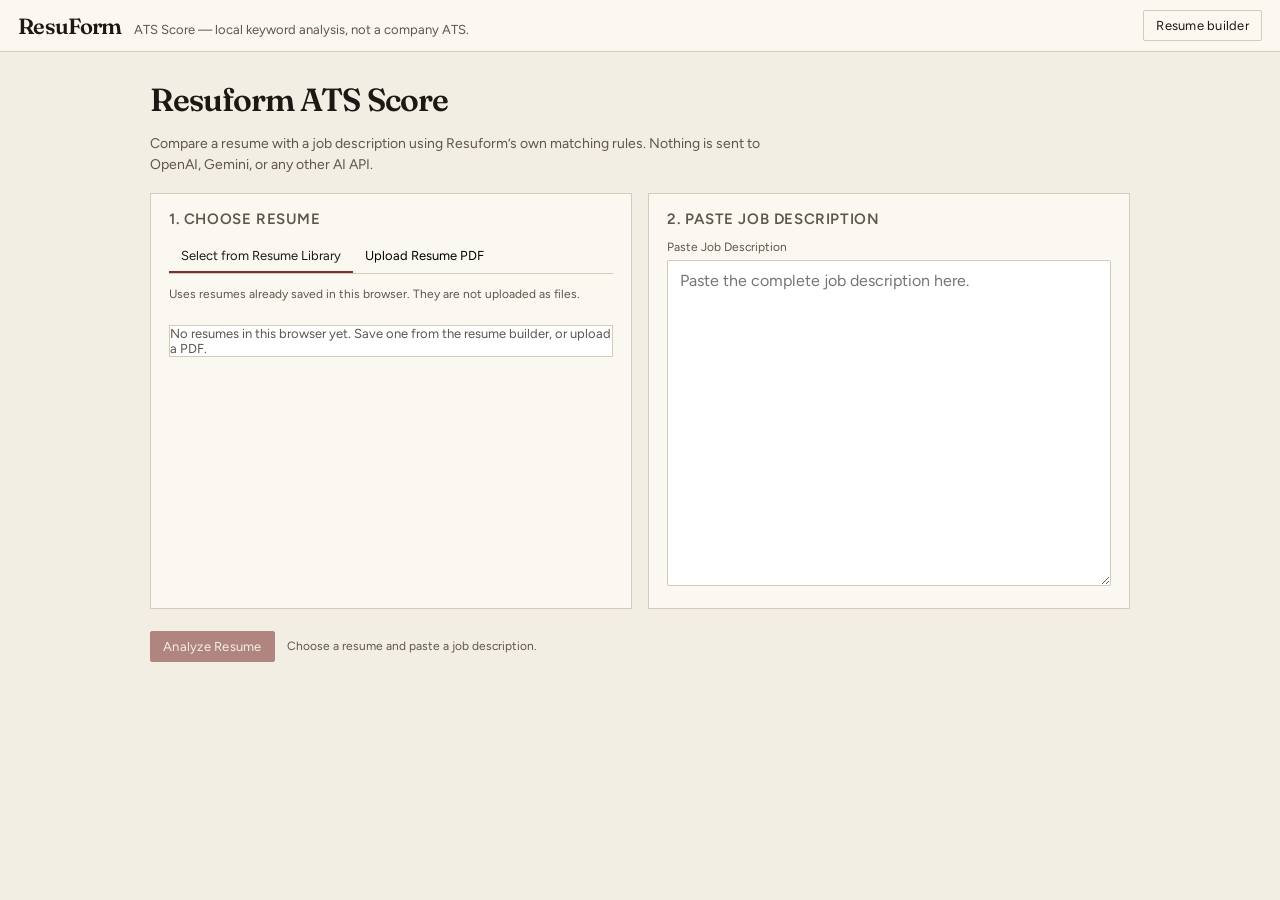
==== ats.html @ 0e534dba "Add a separate ATS Score page with local keyword matching. Co-authored-by: Cursor <cursoragent@curso" ====
<!DOCTYPE html>
<html lang="en">
  <head>
    <meta charset="UTF-8" />
    <meta name="viewport" content="width=device-width, initial-scale=1" />
    <title>ResuForm — ATS Score</title>
    <script>window.__GA_MEASUREMENT_ID__ = "%%GA_MEASUREMENT_ID%%";</script>
    <link rel="icon" href="data:image/svg+xml,%3Csvg xmlns='http://www.w3.org/2000/svg' viewBox='0 0 32 32'%3E%3Crect fill='%231c1915' width='32' height='32'/%3E%3Ctext x='16' y='22' text-anchor='middle' font-size='14' fill='%23f3eee4' font-family='Georgia'%3ER%3C/text%3E%3C/svg%3E" />
    <link rel="preconnect" href="https://fonts.googleapis.com" />
    <link rel="preconnect" href="https://fonts.gstatic.com" crossorigin />
    <link
      href="https://fonts.googleapis.com/css2?family=Figtree:wght@400;500;600&family=Fraunces:opsz,wght@9..144,500;9..144,600&family=IBM+Plex+Mono:wght@400;500&family=Source+Serif+4:ital,opsz,wght@0,8..60,400;0,8..60,600;0,8..60,650;1,8..60,400&display=swap"
      rel="stylesheet"
    />
    <link rel="stylesheet" href="/static/styles.css?v=20260817a" />
  </head>
  <body class="ats-body">
    <div class="app ats-app">
      <header class="topbar">
        <div class="brand">
          <strong>ResuForm</strong>
          <span>ATS Score — local keyword analysis, not a company ATS.</span>
        </div>
        <div class="top-actions">
          <a class="btn-ghost" href="/">Resume builder</a>
        </div>
      </header>

      <main class="ats-main">
        <section class="ats-panel" id="ats-form">
          <h1>Resuform ATS Score</h1>
          <p class="ats-lead">
            Compare a resume with a job description using Resuform’s own matching rules.
            Nothing is sent to OpenAI, Gemini, or any other AI API.
          </p>

          <div class="ats-grid">
            <div class="ats-card">
              <h2>1. Choose resume</h2>
              <div class="ats-source-tabs" role="tablist">
                <button type="button" class="active" data-source="library">Select from Resume Library</button>
                <button type="button" data-source="pdf">Upload Resume PDF</button>
              </div>
              <div id="ats-library-box">
                <p class="hint ats-hint">Uses resumes already saved in this browser. They are not uploaded as files.</p>
                <ul class="ats-library-list" id="ats-library-list"></ul>
              </div>
              <div id="ats-pdf-box" hidden>
                <label class="ats-file">
                  Upload Resume PDF
                  <input id="ats-pdf" type="file" accept="application/pdf,.pdf" />
                </label>
                <p class="hint ats-hint" id="ats-pdf-name">PDF text is extracted on the Resuform server. Scanned image PDFs cannot be read.</p>
              </div>
            </div>

            <div class="ats-card">
              <h2>2. Paste job description</h2>
              <label class="ats-label" for="ats-jd">Paste Job Description</label>
              <textarea id="ats-jd" rows="16" placeholder="Paste the complete job description here."></textarea>
            </div>
          </div>

          <div class="ats-actions">
            <button class="btn-primary" id="ats-analyze" type="button" disabled>Analyze Resume</button>
            <p class="status" id="ats-status">Choose a resume and paste a job description.</p>
          </div>
        </section>

        <section class="ats-panel" id="ats-results" hidden>
          <p class="ats-kicker">Resuform ATS Score</p>
          <div class="ats-score-hero">
            <div class="ats-score-num" id="ats-score-num">—</div>
            <div>
              <h1>ATS SCORE</h1>
              <p class="ats-disclaimer" id="ats-disclaimer"></p>
            </div>
          </div>
          <div class="ats-bars" id="ats-bars"></div>

          <div class="ats-split">
            <div class="ats-card">
              <h2>Matched skills</h2>
              <div class="ats-chips" id="ats-matched"></div>
            </div>
            <div class="ats-card">
              <h2>Potentially missing</h2>
              <div class="ats-chips missing" id="ats-missing"></div>
              <p class="ats-warning" id="ats-warning"></p>
            </div>
          </div>

          <div class="ats-card">
            <h2>Required skills</h2>
            <table class="ats-table" id="ats-skill-table">
              <thead><tr><th>Term</th><th>Match</th></tr></thead>
              <tbody></tbody>
            </table>
          </div>

          <div class="ats-card" id="ats-requirements"></div>
          <div class="ats-split">
            <div class="ats-card" id="ats-structure"></div>
            <div class="ats-card" id="ats-formatting"></div>
          </div>

          <div class="ats-actions">
            <button class="btn-primary" id="ats-again" type="button">Analyze another resume</button>
            <a class="btn" href="/">Return to resume builder</a>
          </div>
        </section>
      </main>
    </div>
    <script type="module" src="/static/ats.js?v=20260817a"></script>
  </body>
</html>
---- static/styles.css ----
:root {
  --ink: #1c1915;
  --ink-soft: #5c564c;
  --paper: #f3eee4;
  --paper-2: #e8e0d2;
  --rule: #d4cbb8;
  --oxblood: #7a2e2e;
  --oxblood-dark: #5c2222;
  --cream: #fbf8f1;
  --page: #fffdf8;
  --mono: "IBM Plex Mono", ui-monospace, monospace;
  --ui: "Figtree", "Segoe UI", sans-serif;
  --serif: "Fraunces", "Times New Roman", serif;
  --resume: "Source Serif 4", "Times New Roman", serif;
}

* { box-sizing: border-box; }
html, body { margin: 0; height: 100%; }
body {
  font-family: var(--ui);
  color: var(--ink);
  background: var(--paper);
  min-height: 100%;
}

button, select, textarea { font: inherit; }
button { cursor: pointer; }

.app {
  height: 100%;
  display: grid;
  grid-template-rows: auto 1fr;
}

.topbar {
  display: flex;
  align-items: center;
  justify-content: space-between;
  gap: 16px;
  padding: 10px 18px;
  border-bottom: 1px solid var(--rule);
  background: var(--cream);
}

.brand {
  display: flex;
  align-items: baseline;
  gap: 12px;
  min-width: 180px;
}
.brand strong {
  font-family: var(--serif);
  font-size: 22px;
  font-weight: 600;
  letter-spacing: -0.03em;
}
.brand span {
  color: var(--ink-soft);
  font-size: 13px;
}

.top-actions {
  display: flex;
  flex-wrap: wrap;
  align-items: center;
  gap: 8px;
}

select, .btn, .btn-ghost, .btn-primary {
  border: 1px solid var(--ink);
  background: transparent;
  color: var(--ink);
  padding: 7px 12px;
  border-radius: 2px;
  font-size: 13px;
  letter-spacing: 0.02em;
}
.btn-primary {
  background: var(--oxblood);
  border-color: var(--oxblood);
  color: #f7f1ea;
}
.btn-primary:hover { background: var(--oxblood-dark); }
.btn:hover, .btn-ghost:hover, select:hover { background: var(--paper-2); }
.btn-ghost { border-color: var(--rule); }
.btn:disabled, .btn-primary:disabled {
  opacity: 0.55;
  cursor: wait;
}
a.btn, a.btn-ghost, a.btn-primary {
  text-decoration: none;
  display: inline-block;
}

.layout-pop {
  position: relative;
}
.layout-pop > summary {
  list-style: none;
  border: 1px solid var(--ink);
  background: transparent;
  color: var(--ink);
  padding: 7px 12px;
  border-radius: 2px;
  font-size: 13px;
  letter-spacing: 0.02em;
  cursor: pointer;
}
.layout-pop > summary::-webkit-details-marker,
.layout-pop > summary::marker { display: none; content: ""; }
.layout-pop:hover > summary { background: var(--paper-2); }
.layout-pop[open] > summary { background: var(--paper-2); }
.layout-panel {
  position: absolute;
  top: calc(100% + 6px);
  right: 0;
  z-index: 15;
  width: 260px;
  padding: 12px;
  background: var(--cream);
  border: 1px solid var(--rule);
  box-shadow: 0 10px 28px rgba(28, 25, 21, 0.16);
}
.layout-label {
  margin: 0 0 8px;
  font-size: 11px;
  letter-spacing: 0.06em;
  text-transform: uppercase;
  color: var(--ink-soft);
}
.layout-margins {
  display: grid;
  grid-template-columns: 1fr 1fr 1fr;
  gap: 8px;
  margin-bottom: 10px;
}
.layout-margins .top { grid-column: 2; }
.layout-margins .left { grid-column: 1; grid-row: 2; }
.layout-margins .right { grid-column: 3; grid-row: 2; }
.layout-margins .bottom { grid-column: 2; grid-row: 3; }
.layout-panel label {
  display: flex;
  flex-direction: column;
  gap: 4px;
  font-size: 11px;
  color: var(--ink-soft);
}
.layout-panel label.full { display: flex; }
.layout-panel input {
  width: 100%;
  padding: 6px 8px;
  border: 1px solid var(--rule);
  border-radius: 2px;
  background: #fff;
  color: var(--ink);
  font: inherit;
}
.layout-panel .hint { margin: 8px 0 0; }

.status {
  font-size: 12px;
  color: var(--ink-soft);
  min-width: 140px;
  text-align: right;
}
.status.error { color: var(--oxblood); }
.status.ok { color: #2f4a3c; }

.workspace {
  display: grid;
  grid-template-columns: minmax(340px, 42%) 1fr;
  min-height: 0;
  height: 100%;
}

.editor {
  display: grid;
  grid-template-rows: auto auto 1fr;
  min-height: 0;
  border-right: 1px solid var(--rule);
  background: #1c1915;
  color: #f4efe6;
}
.editor-body {
  min-height: 0;
  display: flex;
  flex-direction: column;
}

.editor-tabs, .preview-tabs {
  display: flex;
  gap: 0;
  border-bottom: 1px solid #3a342c;
}
.editor-tabs button, .preview-tabs button {
  background: transparent;
  border: 0;
  border-bottom: 2px solid transparent;
  color: inherit;
  padding: 10px 16px;
  font-size: 12px;
  letter-spacing: 0.12em;
  text-transform: uppercase;
}
.editor-tabs button.active { border-bottom-color: #e4d5b8; color: #fff; }
.preview-tabs { border-bottom-color: var(--rule); background: var(--cream); flex: 0 0 auto; }
.preview-tabs button { color: var(--ink-soft); }
.preview-tabs button.active { border-bottom-color: var(--oxblood); color: var(--ink); }

.hint {
  padding: 10px 16px 0;
  font-size: 12px;
  color: #c8bfae;
  line-height: 1.45;
}
.hint code {
  font-family: var(--mono);
  font-size: 11px;
  color: #e4d5b8;
}
.hint button {
  background: none;
  border: 0;
  color: #e4d5b8;
  padding: 0;
  text-decoration: underline;
}

#source {
  width: 100%;
  flex: 1;
  min-height: 0;
  resize: none;
  border: 0;
  padding: 16px 18px 24px;
  background: transparent;
  color: #f7f1ea;
  font-family: var(--mono);
  font-size: 13px;
  line-height: 1.55;
  outline: none;
}
#source::placeholder { color: #8a8070; }

.guide {
  display: none;
  margin: 0 16px 16px;
  padding: 12px 14px;
  border: 1px solid #3a342c;
  background: #241f1a;
  color: #d9d0c0;
  font-family: var(--mono);
  font-size: 11px;
  white-space: pre-wrap;
  overflow: auto;
  max-height: 220px;
}
.guide.open { display: block; }

.fields {
  display: none;
  overflow: auto;
  padding: 12px 16px 24px;
  gap: 14px;
  flex: 1;
  min-height: 0;
  align-content: start;
}
.fields.open { display: grid; }

.field-group {
  display: grid;
  gap: 8px;
  padding-bottom: 12px;
  border-bottom: 1px solid #3a342c;
}
.field-group h3 {
  margin: 0;
  font-size: 11px;
  letter-spacing: 0.14em;
  text-transform: uppercase;
  color: #c8bfae;
  font-weight: 600;
  display: flex;
  align-items: center;
  gap: 8px;
}
.field-group h3 button {
  background: none;
  border: 1px solid #3a342c;
  color: #e4d5b8;
  padding: 3px 8px;
  font-size: 10px;
  letter-spacing: 0.08em;
  text-transform: uppercase;
}
.section-move {
  margin-left: auto;
  display: inline-flex;
  gap: 4px;
}
.layout-toggle {
  display: inline-flex;
  gap: 4px;
}
.layout-toggle button.on {
  border-color: #e4d5b8;
  color: #fff;
  background: #3a342c;
}
.grid-2 {
  display: grid;
  grid-template-columns: 1fr 1fr;
  gap: 8px;
}
label { display: grid; gap: 4px; font-size: 11px; color: #c8bfae; }
input, .fields textarea, .fields select {
  background: #241f1a;
  border: 1px solid #3a342c;
  color: #f7f1ea;
  padding: 7px 8px;
  border-radius: 2px;
}
.fields textarea { min-height: 72px; resize: vertical; }

.card {
  border: 1px solid #3a342c;
  padding: 10px;
  display: grid;
  gap: 8px;
  background: #211c18;
}
.card-head {
  display: flex;
  justify-content: space-between;
  align-items: center;
  font-size: 12px;
  color: #c8bfae;
}
.card-head button {
  background: none;
  border: 0;
  color: #e4d5b8;
  font-size: 12px;
}

.preview {
  display: flex;
  flex-direction: column;
  min-height: 0;
  height: 100%;
  background:
    radial-gradient(circle at 20% 0%, #efe6d6 0%, transparent 42%),
    var(--paper);
}

.preview-main {
  position: relative;
  flex: 1 1 auto;
  min-height: 0;
}

.pane {
  display: none;
  position: absolute;
  inset: 0;
  overflow: auto;
  background: transparent;
}
.pane.open { display: block; }

.stage {
  overflow: auto;
  padding: 24px;
  place-items: start center;
}
.stage.open { display: grid; }

.preview-frame {
  background: var(--page);
  transform-origin: top center;
  box-shadow: 0 18px 40px rgba(40, 30, 18, 0.14);
}

#pdf-pane.open {
  display: flex;
  flex-direction: column;
  background: #2a2622;
}
.pdf-empty {
  display: grid;
  place-items: center;
  align-content: center;
  gap: 14px;
  height: 100%;
  color: #e8e0d2;
  text-align: center;
  padding: 24px;
}
.pdf-empty[hidden],
#pdf-pane.has-pdf .pdf-empty { display: none; }
#pdf-frame {
  display: none;
  flex: 1;
  width: 100%;
  min-height: 0;
  height: 100%;
  border: 0;
  background: #2a2622;
}
#pdf-pane.has-pdf #pdf-frame { display: block; }
#pdf-frame iframe {
  width: 100%;
  height: 100%;
  border: 0;
}

#tex-view {
  margin: 0;
  padding: 18px;
  overflow: auto;
  color: #f3eee4;
  font-family: var(--mono);
  font-size: 12px;
  white-space: pre-wrap;
  background: #2a2622;
}

.log {
  display: none;
  flex: 0 0 auto;
  margin: 0;
  padding: 12px 16px;
  background: #3a1c1c;
  color: #f3d4d0;
  font-family: var(--mono);
  font-size: 12px;
  white-space: pre-wrap;
  max-height: 180px;
  overflow: auto;
}
.log.open { display: block; }

.resume-page {
  width: 8.5in;
  min-height: 11in;
  padding: 0.48in 0.58in;
  font-family: var(--resume);
  font-size: 11pt;
  color: #111;
  background: var(--page);
  line-height: 1.25;
}
.resume-page.a4 { width: 210mm; min-height: 297mm; }
.resume-page.compact { font-size: 10pt; }
.resume-page header.masthead,
.resume-page .masthead {
  display: flex;
  justify-content: space-between;
  align-items: center;
  gap: 20px;
  text-align: left;
  margin-bottom: 10px;
}
.resume-page .who { min-width: 0; }
.resume-page h1 {
  font-family: Figtree, "Segoe UI", sans-serif;
  font-size: 26pt;
  font-weight: 700;
  letter-spacing: -0.03em;
  text-transform: none;
  margin: 0;
  font-variant: normal;
  line-height: 1.1;
}
.resume-page.modern h1 {
  font-variant: normal;
  letter-spacing: -0.03em;
  text-transform: none;
  font-weight: 700;
}
.resume-page .headline {
  margin: 3px 0 0;
  font-style: normal;
  font-size: 10.5pt;
  font-family: Figtree, "Segoe UI", sans-serif;
}
.resume-page .place {
  margin: 1px 0 0;
  font-size: 10pt;
  color: #333;
  font-family: Figtree, "Segoe UI", sans-serif;
}
.resume-page .contact-stack {
  text-align: right;
  font-family: Figtree, "Segoe UI", sans-serif;
  font-size: 9.5pt;
  line-height: 1.55;
  flex: 0 0 auto;
  flex-shrink: 0;
}
.resume-page .contact-row {
  display: flex;
  justify-content: flex-end;
  align-items: center;
  flex-wrap: wrap;
}
.resume-page .citem {
  display: inline-flex;
  align-items: center;
  gap: 5px;
}
.resume-page .ci {
  width: 12px;
  height: 12px;
  display: inline-block;
  flex: 0 0 12px;
}
.resume-page .contact {
  margin: 0;
  font-size: 10pt;
}
.resume-page .sep { margin: 0 7px; color: #444; }
.resume-page a { color: inherit; }
.resume-page h2 {
  font-size: 13pt;
  font-variant: small-caps;
  letter-spacing: 0.08em;
  border-bottom: 1px solid #111;
  margin: 11px 0 6px;
  font-weight: 700;
}
.resume-page.modern h2 {
  color: var(--oxblood);
  border-bottom-color: var(--oxblood);
}
.resume-page .row {
  display: flex;
  justify-content: space-between;
  gap: 12px;
}
.resume-page .muted { font-size: 10.5pt; margin-top: 1px; }
.resume-page article { margin-bottom: 7px; }
.resume-page ul {
  margin: 3px 0 0 18px;
  padding: 0;
}
.resume-page li { margin: 1px 0; }
.resume-page .summary { margin: 0; font-size: 10.5pt; }
.resume-page .skill { font-size: 10.5pt; margin: 2px 0; }
.resume-page .skills-cols {
  display: flex;
  gap: 22px;
  align-items: flex-start;
}
.resume-page .skills-cols > div {
  flex: 1;
  min-width: 0;
}
.resume-page .edu-table {
  width: 100%;
  border-collapse: collapse;
  font-size: 10.5pt;
  margin: 2px 0 8px;
}
.resume-page .edu-table th,
.resume-page .edu-table td {
  text-align: left;
  padding: 4px 8px 4px 0;
  vertical-align: top;
}
.resume-page .edu-table th {
  font-variant: small-caps;
  letter-spacing: 0.04em;
  border-bottom: 1px solid #111;
  font-size: 10pt;
}
.resume-page .edu-table td {
  border-bottom: 1px solid #ddd;
}
.resume-page .edu-table th:last-child,
.resume-page .edu-table td:last-child { text-align: right; padding-right: 0; }
.resume-page.modern .edu-table th {
  color: var(--oxblood);
  border-bottom-color: var(--oxblood);
}

.resume-page.two_column .two-col {
  display: grid;
  grid-template-columns: 0.32fr 0.68fr;
  gap: 20px;
  align-items: start;
}
.resume-page.two_column .two-col aside {
  border-right: 1px solid #111;
  padding-right: 14px;
}
.resume-page.two_column .two-col aside .row {
  flex-direction: column;
  align-items: flex-start;
  gap: 1px;
}

.resume-page .photo-frame {
  width: 92px;
  height: 112px;
  object-fit: cover;
  border-radius: 2px;
  background: #ece7dc;
  flex: 0 0 auto;
}
.resume-page .photo-frame.empty {
  display: grid;
  place-items: center;
  text-align: center;
  font-size: 9pt;
  color: #7a7468;
  padding: 8px;
  border: 1px dashed #c8bfae;
}
.resume-page .masthead.with-photo {
  align-items: center;
  gap: 16px;
}
.resume-page .masthead.with-photo .masthead-copy {
  min-width: 0;
  flex: 1;
  display: flex;
  justify-content: space-between;
  align-items: center;
  gap: 16px;
}
.resume-page.two_column_photo .two-col aside .photo-frame {
  width: 100%;
  height: 140px;
  margin-bottom: 10px;
}

.photo-edit {
  display: flex;
  align-items: center;
  gap: 10px;
}
.photo-edit img {
  width: 56px;
  height: 68px;
  object-fit: cover;
  border-radius: 2px;
}

@media (max-width: 980px) {
  .workspace { grid-template-columns: 1fr; }
  .editor { border-right: 0; border-bottom: 1px solid var(--rule); min-height: 48vh; }
}

.library-backdrop {
  position: fixed;
  inset: 0;
  background: rgba(28, 25, 21, 0.45);
  z-index: 20;
}
.library {
  position: fixed;
  top: 0;
  left: 0;
  bottom: 0;
  width: min(420px, 100%);
  z-index: 21;
  background: #1c1915;
  color: #f4efe6;
  display: flex;
  flex-direction: column;
  border-right: 1px solid #3a342c;
}
.library[hidden], .library-backdrop[hidden] { display: none; }
.library-head {
  display: flex;
  justify-content: space-between;
  gap: 12px;
  align-items: flex-start;
  padding: 18px 18px 12px;
  border-bottom: 1px solid #3a342c;
}
.library-head h2 {
  margin: 0;
  font-family: var(--serif);
  font-size: 22px;
  font-weight: 600;
}
.library-head p {
  margin: 4px 0 0;
  color: #c8bfae;
  font-size: 12px;
  line-height: 1.45;
  max-width: 28em;
}
.library-actions {
  display: flex;
  gap: 8px;
  padding: 12px 18px;
}
.library-actions .btn,
.library-actions .btn-primary {
  flex: 1;
}
.library .btn, .library .btn-ghost {
  color: #f4efe6;
  border-color: #8a8070;
}
.library-list {
  list-style: none;
  margin: 0;
  padding: 0 12px 24px;
  overflow: auto;
}
.library-list li {
  border: 1px solid #3a342c;
  padding: 12px;
  margin-bottom: 8px;
  background: #241f1a;
}
.library-list li.current { border-color: #e4d5b8; }
.library-list h3 {
  margin: 0 0 4px;
  font-size: 15px;
  font-weight: 600;
}
.library-list time {
  display: block;
  color: #c8bfae;
  font-size: 12px;
  margin-bottom: 10px;
}
.library-list .row-actions {
  display: flex;
  gap: 8px;
}
.library-list .row-actions button {
  background: none;
  border: 1px solid #3a342c;
  color: #e4d5b8;
  padding: 4px 8px;
  font-size: 11px;
  letter-spacing: 0.06em;
  text-transform: uppercase;
}
.library-empty {
  color: #c8bfae;
  font-size: 13px;
  padding: 8px;
}

.ats-body { background: var(--paper); }
.ats-app { grid-template-rows: auto 1fr; }
.ats-main {
  overflow: auto;
  padding: 28px 22px 48px;
}
.ats-panel { max-width: 980px; margin: 0 auto; }
.ats-panel h1 {
  font-family: var(--serif);
  font-size: 32px;
  font-weight: 600;
  margin: 0 0 8px;
  letter-spacing: -0.03em;
}
.ats-lead, .ats-disclaimer {
  color: var(--ink-soft);
  font-size: 14px;
  line-height: 1.5;
  max-width: 46em;
}
.ats-grid, .ats-split {
  display: grid;
  grid-template-columns: 1fr 1fr;
  gap: 16px;
  margin-top: 18px;
}
.ats-card {
  background: var(--cream);
  border: 1px solid var(--rule);
  padding: 16px 18px 18px;
}
.ats-card h2 {
  margin: 0 0 12px;
  font-size: 15px;
  letter-spacing: 0.04em;
  text-transform: uppercase;
  color: var(--ink-soft);
  font-weight: 600;
}
.ats-card h3 {
  margin: 14px 0 8px;
  font-size: 13px;
}
.ats-source-tabs {
  display: flex;
  gap: 0;
  margin-bottom: 12px;
  border-bottom: 1px solid var(--rule);
}
.ats-source-tabs button {
  background: none;
  border: 0;
  border-bottom: 2px solid transparent;
  padding: 8px 12px;
  font-size: 13px;
}
.ats-source-tabs button.active {
  border-bottom-color: var(--oxblood);
  color: var(--ink);
}
.ats-hint { padding: 0 0 10px; color: var(--ink-soft); }
.ats-library-list {
  list-style: none;
  margin: 0;
  padding: 0;
  max-height: 280px;
  overflow: auto;
}
.ats-library-list li {
  border: 1px solid var(--rule);
  margin-bottom: 8px;
  background: #fff;
}
.ats-library-list label {
  display: flex;
  gap: 10px;
  padding: 10px 12px;
  cursor: pointer;
  align-items: flex-start;
}
.ats-library-list strong { display: block; font-size: 14px; }
.ats-library-list em {
  display: block;
  color: var(--ink-soft);
  font-style: normal;
  font-size: 12px;
  margin-top: 2px;
}
.ats-label {
  display: block;
  font-size: 12px;
  color: var(--ink-soft);
  margin-bottom: 6px;
}
#ats-jd, .ats-file input {
  width: 100%;
  border: 1px solid var(--rule);
  background: #fff;
  color: var(--ink);
  padding: 10px 12px;
  font: inherit;
  border-radius: 2px;
}
#ats-jd { min-height: 240px; resize: vertical; }
.ats-file { display: block; font-size: 13px; }
.ats-file input { margin-top: 8px; }
.ats-actions {
  display: flex;
  flex-wrap: wrap;
  gap: 12px;
  align-items: center;
  margin-top: 18px;
}
.ats-kicker {
  letter-spacing: 0.14em;
  text-transform: uppercase;
  font-size: 11px;
  color: var(--ink-soft);
  margin: 0 0 8px;
}
.ats-score-hero {
  display: flex;
  gap: 22px;
  align-items: center;
  margin-bottom: 18px;
}
.ats-score-num {
  font-family: var(--serif);
  font-size: 56px;
  font-weight: 600;
  letter-spacing: -0.04em;
  color: var(--oxblood);
  min-width: 160px;
}
.ats-bars { display: grid; gap: 10px; margin: 8px 0 22px; }
.ats-bar div {
  display: flex;
  justify-content: space-between;
  font-size: 13px;
  margin-bottom: 4px;
}
.ats-bar i {
  display: block;
  height: 8px;
  background: var(--paper-2);
  border-radius: 99px;
  overflow: hidden;
}
.ats-bar b {
  display: block;
  height: 100%;
  background: var(--oxblood);
}
.ats-chips { display: flex; flex-wrap: wrap; gap: 8px; }
.ats-chip {
  border: 1px solid var(--rule);
  background: #fff;
  padding: 5px 10px;
  font-size: 13px;
}
.ats-chips.missing .ats-chip { border-color: #c9b4b0; background: #f8efec; }
.ats-warning {
  margin: 12px 0 0;
  font-size: 13px;
  color: var(--oxblood);
  line-height: 1.45;
}
.ats-empty { color: var(--ink-soft); font-size: 13px; margin: 0; }
.ats-table { width: 100%; border-collapse: collapse; font-size: 13px; }
.ats-table th, .ats-table td {
  text-align: left;
  padding: 8px 6px;
  border-bottom: 1px solid var(--rule);
}
.ats-table .kind-hit { color: #2f4a3c; }
.ats-table .kind-miss { color: var(--oxblood); }
.ats-req { list-style: none; margin: 0; padding: 0; }
.ats-req li {
  display: flex;
  justify-content: space-between;
  gap: 12px;
  padding: 7px 0;
  border-bottom: 1px solid var(--rule);
  font-size: 13px;
}
.ats-req em { font-style: normal; color: var(--ink-soft); }
.ats-req li.met span { color: #2f4a3c; }
.ats-req li.missing span { color: var(--ink); }
.ats-req small { color: var(--ink-soft); font-size: 11px; }

@media (max-width: 800px) {
  .ats-grid, .ats-split, .ats-score-hero { grid-template-columns: 1fr; display: grid; }
  .ats-score-num { min-width: 0; font-size: 44px; }
}
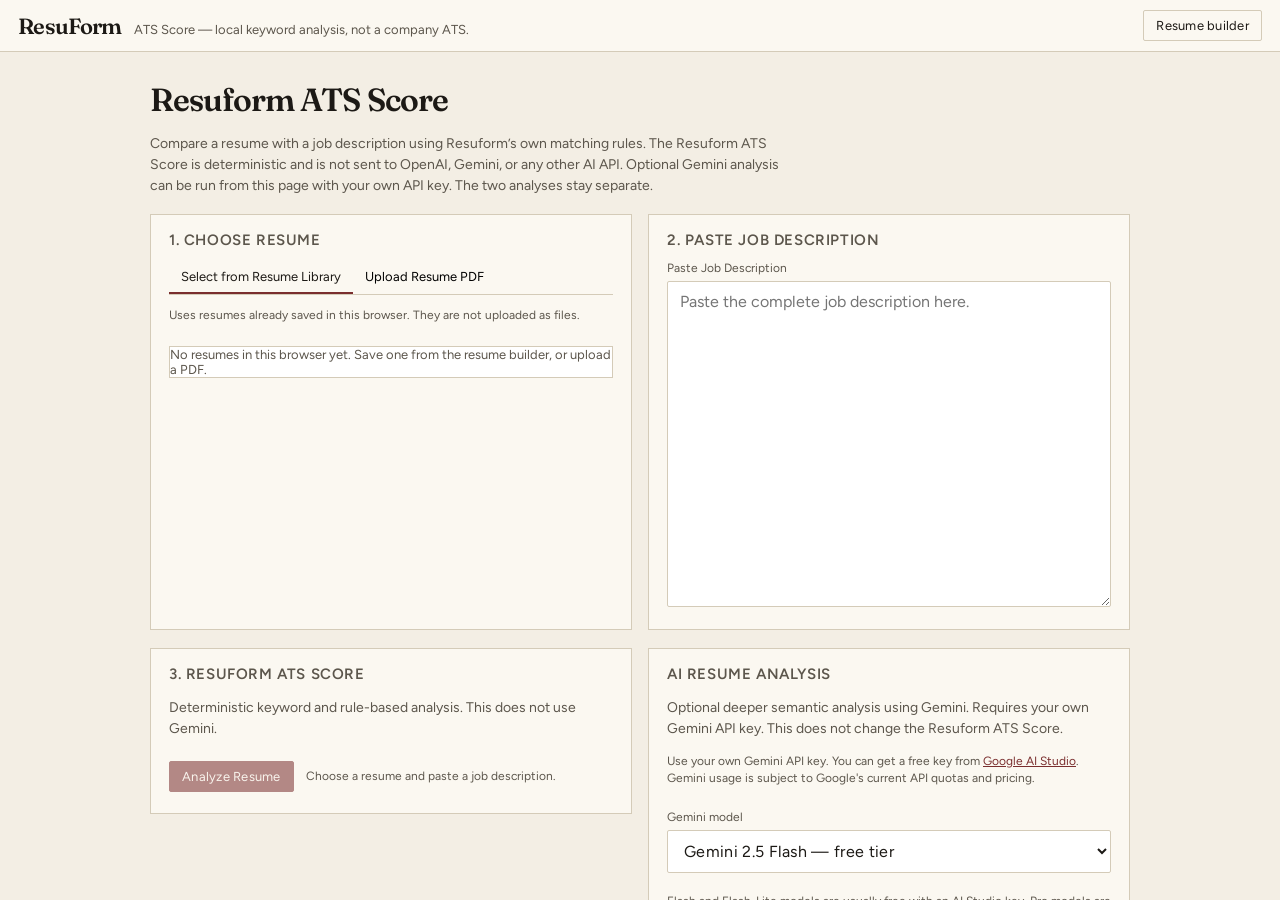
==== commit 3aaf8caa: "Improve ATS matching, add optional Gemini analysis, and read image PDFs in the browser. Co-authored-" ====
--- a/ats.html
+++ b/ats.html
@@ -12,7 +12,7 @@
       href="https://fonts.googleapis.com/css2?family=Figtree:wght@400;500;600&family=Fraunces:opsz,wght@9..144,500;9..144,600&family=IBM+Plex+Mono:wght@400;500&family=Source+Serif+4:ital,opsz,wght@0,8..60,400;0,8..60,600;0,8..60,650;1,8..60,400&display=swap"
       rel="stylesheet"
     />
-    <link rel="stylesheet" href="/static/styles.css?v=20260817a" />
+    <link rel="stylesheet" href="/static/styles.css?v=20260817m" />
   </head>
   <body class="ats-body">
     <div class="app ats-app">
@@ -31,7 +31,8 @@
           <h1>Resuform ATS Score</h1>
           <p class="ats-lead">
             Compare a resume with a job description using Resuform’s own matching rules.
-            Nothing is sent to OpenAI, Gemini, or any other AI API.
+            The Resuform ATS Score is deterministic and is not sent to OpenAI, Gemini, or any other AI API.
+            Optional Gemini analysis can be run from this page with your own API key. The two analyses stay separate.
           </p>
 
           <div class="ats-grid">
@@ -50,7 +51,7 @@
                   Upload Resume PDF
                   <input id="ats-pdf" type="file" accept="application/pdf,.pdf" />
                 </label>
-                <p class="hint ats-hint" id="ats-pdf-name">PDF text is extracted on the Resuform server. Scanned image PDFs cannot be read.</p>
+                <p class="hint ats-hint" id="ats-pdf-name">PDF text is read in this browser, including image-only files. The first image PDF can take a minute.</p>
               </div>
             </div>
 
@@ -61,9 +62,76 @@
             </div>
           </div>
 
-          <div class="ats-actions">
-            <button class="btn-primary" id="ats-analyze" type="button" disabled>Analyze Resume</button>
-            <p class="status" id="ats-status">Choose a resume and paste a job description.</p>
+          <div class="ats-split ats-analyze-row">
+            <div class="ats-card">
+              <h2>3. Resuform ATS Score</h2>
+              <p class="ats-lead">Deterministic keyword and rule-based analysis. This does not use Gemini.</p>
+              <div class="ats-actions">
+                <button class="btn-primary" id="ats-analyze" type="button" disabled>Analyze Resume</button>
+                <p class="status" id="ats-status">Choose a resume and paste a job description.</p>
+              </div>
+            </div>
+            <div class="ats-card ats-ai" id="ats-ai">
+              <h2>AI Resume Analysis</h2>
+              <p class="ats-lead">Optional deeper semantic analysis using Gemini. Requires your own Gemini API key. This does not change the Resuform ATS Score.</p>
+              <p class="hint ats-hint">
+                Use your own Gemini API key. You can get a free key from
+                <a href="https://aistudio.google.com/apikey" target="_blank" rel="noopener noreferrer">Google AI Studio</a>.
+                Gemini usage is subject to Google's current API quotas and pricing.
+              </p>
+              <label class="ats-label" for="ats-gemini-model">Gemini model</label>
+              <select id="ats-gemini-model"></select>
+              <p class="hint ats-hint">Flash and Flash-Lite models are usually free with an AI Studio key. Pro models are often paid. Google can change this.</p>
+              <label class="ats-label" for="ats-gemini-key">Gemini API Key</label>
+              <div class="ats-key-row">
+                <input id="ats-gemini-key" type="password" autocomplete="off" spellcheck="false" placeholder="AIza…" />
+                <button class="btn-ghost" id="ats-gemini-toggle" type="button">Show</button>
+              </div>
+              <label class="ats-keep-key">
+                <input id="ats-gemini-keep" type="checkbox" />
+                Keep this key for this browser tab only (cleared when the tab is closed)
+              </label>
+              <div class="ats-actions">
+                <button class="btn-primary" id="ats-gemini-run" type="button" disabled>Analyze with Gemini</button>
+                <p class="status" id="ats-gemini-status">Gemini is not run automatically.</p>
+              </div>
+            </div>
+          </div>
+
+          <div id="ats-ai-results" hidden>
+            <p class="ats-kicker">AI Match Analysis</p>
+            <div class="ats-score-hero">
+              <div class="ats-score-num" id="ats-ai-score-num">—</div>
+              <div>
+                <h1>OVERALL ALIGNMENT</h1>
+                <p class="ats-disclaimer" id="ats-ai-disclaimer"></p>
+              </div>
+            </div>
+            <div class="ats-bars" id="ats-ai-bars"></div>
+            <div class="ats-split">
+              <div class="ats-card" id="ats-ai-strengths"></div>
+              <div class="ats-card" id="ats-ai-gaps"></div>
+            </div>
+            <div class="ats-card" id="ats-ai-semantic"></div>
+            <div class="ats-card" id="ats-ai-experience-gaps"></div>
+            <div class="ats-card" id="ats-ai-improvements"></div>
+            <div class="ats-card">
+              <h2>Requirement analysis</h2>
+              <table class="ats-table" id="ats-ai-req-table">
+                <thead>
+                  <tr>
+                    <th>Requirement</th>
+                    <th>Importance</th>
+                    <th>Status</th>
+                    <th>Evidence type</th>
+                    <th>Reason</th>
+                    <th>Resume evidence</th>
+                  </tr>
+                </thead>
+                <tbody></tbody>
+              </table>
+              <p class="ats-evidence-legend">Matched needs a job or project description. A skills-list mention is marked Claimed — no supporting evidence, not Partially matched.</p>
+            </div>
           </div>
         </section>
 
@@ -80,25 +148,37 @@
 
           <div class="ats-split">
             <div class="ats-card">
-              <h2>Matched skills</h2>
+              <h2>Strong matches</h2>
               <div class="ats-chips" id="ats-matched"></div>
             </div>
             <div class="ats-card">
-              <h2>Potentially missing</h2>
+              <h2>Important gaps</h2>
               <div class="ats-chips missing" id="ats-missing"></div>
               <p class="ats-warning" id="ats-warning"></p>
             </div>
           </div>
 
           <div class="ats-card">
-            <h2>Required skills</h2>
+            <h2>Job requirements</h2>
             <table class="ats-table" id="ats-skill-table">
-              <thead><tr><th>Term</th><th>Match</th></tr></thead>
+              <thead>
+                <tr>
+                  <th>Requirement</th>
+                  <th>Category</th>
+                  <th>Importance</th>
+                  <th>Match</th>
+                  <th>Evidence</th>
+                </tr>
+              </thead>
               <tbody></tbody>
             </table>
           </div>
 
-          <div class="ats-card" id="ats-requirements"></div>
+          <div class="ats-split">
+            <div class="ats-card" id="ats-strengths"></div>
+            <div class="ats-card" id="ats-improvements"></div>
+          </div>
+          <div class="ats-card" id="ats-experience"></div>
           <div class="ats-split">
             <div class="ats-card" id="ats-structure"></div>
             <div class="ats-card" id="ats-formatting"></div>
@@ -111,6 +191,6 @@
         </section>
       </main>
     </div>
-    <script type="module" src="/static/ats.js?v=20260817a"></script>
+    <script type="module" src="/static/ats.js?v=20260818b"></script>
   </body>
 </html>
--- a/static/styles.css
+++ b/static/styles.css
@@ -733,6 +733,7 @@
 }
 .library-list .row-actions {
   display: flex;
+  flex-wrap: wrap;
   gap: 8px;
 }
 .library-list .row-actions button {
@@ -811,6 +812,7 @@
   color: var(--ink);
 }
 .ats-hint { padding: 0 0 10px; color: var(--ink-soft); }
+.ats-hint a { color: var(--oxblood); }
 .ats-library-list {
   list-style: none;
   margin: 0;
@@ -844,7 +846,7 @@
   color: var(--ink-soft);
   margin-bottom: 6px;
 }
-#ats-jd, .ats-file input {
+#ats-jd, .ats-file input, #ats-gemini-model {
   width: 100%;
   border: 1px solid var(--rule);
   background: #fff;
@@ -898,11 +900,16 @@
   border-radius: 99px;
   overflow: hidden;
 }
-.ats-bar b {
-  display: block;
-  height: 100%;
-  background: var(--oxblood);
-}
+.ats-bar small { color: var(--ink-soft); font-weight: 400; }
+.ats-breakdown-title {
+  margin: 0 0 10px;
+  font-size: 15px;
+  letter-spacing: 0.04em;
+  text-transform: uppercase;
+  color: var(--ink-soft);
+}
+.ats-req li.optional em { color: var(--ink-soft); }
+.ats-chip small { color: var(--ink-soft); margin-left: 6px; }
 .ats-chips { display: flex; flex-wrap: wrap; gap: 8px; }
 .ats-chip {
   border: 1px solid var(--rule);
@@ -940,6 +947,61 @@
 .ats-req li.missing span { color: var(--ink); }
 .ats-req small { color: var(--ink-soft); font-size: 11px; }
 
+.ats-analyze-row { margin-top: 18px; align-items: start; }
+.ats-ai-rule {
+  border: 0;
+  border-top: 1px solid var(--rule);
+  margin: 8px 0 22px;
+}
+.ats-ai-title {
+  margin: 0 0 10px;
+  font-family: var(--serif);
+  font-size: 28px;
+  font-weight: 600;
+  letter-spacing: -0.02em;
+}
+.ats-key-row {
+  display: flex;
+  gap: 8px;
+  align-items: center;
+  margin-bottom: 4px;
+}
+#ats-gemini-model { margin-bottom: 8px; }
+.ats-key-row input {
+  flex: 1;
+  border: 1px solid var(--rule);
+  background: #fff;
+  color: var(--ink);
+  padding: 10px 12px;
+  font: inherit;
+  border-radius: 2px;
+}
+.ats-keep-key {
+  display: flex;
+  gap: 8px;
+  align-items: flex-start;
+  margin: 10px 0 4px;
+  font-size: 13px;
+  color: var(--ink-soft);
+}
+.ats-keep-key input { margin-top: 3px; }
+.ats-ai .ats-table td { vertical-align: top; }
+.ats-status-matched { color: #2f4a3c; }
+.ats-status-partial { color: #6b5426; }
+.ats-status-claimed { color: #6b5426; }
+.ats-status-miss { color: var(--oxblood); }
+.ats-evidence-direct_experience { color: #2f4a3c; font-weight: 600; }
+.ats-evidence-project_experience { color: #2f4a3c; }
+.ats-evidence-skill_mention { color: #6b5426; }
+.ats-evidence-education_coursework { color: #3d4a63; }
+.ats-evidence-semantic_inference { color: #6b5426; }
+.ats-evidence-no_evidence { color: var(--oxblood); }
+.ats-evidence-legend {
+  margin: 10px 0 0;
+  font-size: 12px;
+  color: var(--ink-soft);
+}
+
 @media (max-width: 800px) {
   .ats-grid, .ats-split, .ats-score-hero { grid-template-columns: 1fr; display: grid; }
   .ats-score-num { min-width: 0; font-size: 44px; }
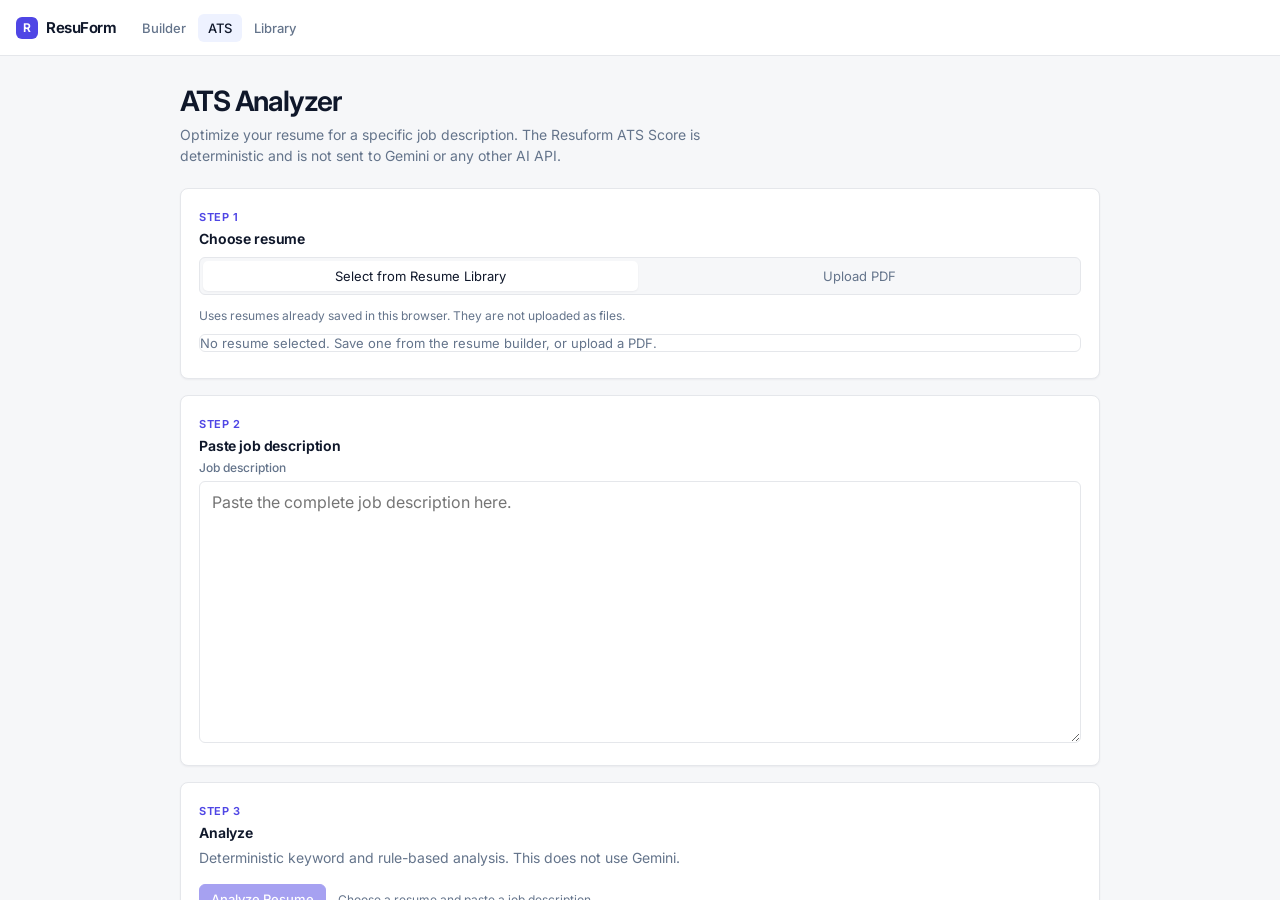
==== commit 3a23ca2c: "Restyle the builder and ATS pages as a light, compact SaaS UI. Co-authored-by: Cursor <cursoragent@c" ====
--- a/ats.html
+++ b/ats.html
@@ -5,42 +5,43 @@
     <meta name="viewport" content="width=device-width, initial-scale=1" />
     <title>ResuForm — ATS Score</title>
     <script>window.__GA_MEASUREMENT_ID__ = "%%GA_MEASUREMENT_ID%%";</script>
-    <link rel="icon" href="data:image/svg+xml,%3Csvg xmlns='http://www.w3.org/2000/svg' viewBox='0 0 32 32'%3E%3Crect fill='%231c1915' width='32' height='32'/%3E%3Ctext x='16' y='22' text-anchor='middle' font-size='14' fill='%23f3eee4' font-family='Georgia'%3ER%3C/text%3E%3C/svg%3E" />
+    <link rel="icon" href="data:image/svg+xml,%3Csvg xmlns='http://www.w3.org/2000/svg' viewBox='0 0 32 32'%3E%3Crect fill='%234f46e5' rx='8' width='32' height='32'/%3E%3Ctext x='16' y='22' text-anchor='middle' font-size='15' fill='%23ffffff' font-family='Inter,Arial' font-weight='700'%3ER%3C/text%3E%3C/svg%3E" />
     <link rel="preconnect" href="https://fonts.googleapis.com" />
     <link rel="preconnect" href="https://fonts.gstatic.com" crossorigin />
     <link
-      href="https://fonts.googleapis.com/css2?family=Figtree:wght@400;500;600&family=Fraunces:opsz,wght@9..144,500;9..144,600&family=IBM+Plex+Mono:wght@400;500&family=Source+Serif+4:ital,opsz,wght@0,8..60,400;0,8..60,600;0,8..60,650;1,8..60,400&display=swap"
+      href="https://fonts.googleapis.com/css2?family=Inter:wght@400;500;600;700&family=IBM+Plex+Mono:wght@400;500&family=Source+Serif+4:ital,opsz,wght@0,8..60,400;0,8..60,600;0,8..60,650;1,8..60,400&display=swap"
       rel="stylesheet"
     />
-    <link rel="stylesheet" href="/static/styles.css?v=20260817m" />
+    <link rel="stylesheet" href="/static/styles.css?v=20260818c" />
   </head>
   <body class="ats-body">
     <div class="app ats-app">
       <header class="topbar">
-        <div class="brand">
+        <a class="brand" href="/" aria-label="ResuForm home">
+          <span class="brand-mark" aria-hidden="true">R</span>
           <strong>ResuForm</strong>
-          <span>ATS Score — local keyword analysis, not a company ATS.</span>
-        </div>
-        <div class="top-actions">
-          <a class="btn-ghost" href="/">Resume builder</a>
-        </div>
+        </a>
+        <nav class="nav" aria-label="Primary">
+          <a class="nav-link" href="/">Builder</a>
+          <a class="nav-link is-active" href="/ats" aria-current="page">ATS</a>
+          <a class="nav-link" href="/#library">Library</a>
+        </nav>
       </header>
 
       <main class="ats-main">
         <section class="ats-panel" id="ats-form">
-          <h1>Resuform ATS Score</h1>
-          <p class="ats-lead">
-            Compare a resume with a job description using Resuform’s own matching rules.
-            The Resuform ATS Score is deterministic and is not sent to OpenAI, Gemini, or any other AI API.
-            Optional Gemini analysis can be run from this page with your own API key. The two analyses stay separate.
-          </p>
-
-          <div class="ats-grid">
-            <div class="ats-card">
-              <h2>1. Choose resume</h2>
+          <div class="page-head">
+            <h1>ATS Analyzer</h1>
+            <p>Optimize your resume for a specific job description. The Resuform ATS Score is deterministic and is not sent to Gemini or any other AI API.</p>
+          </div>
+
+          <div class="step-list">
+            <div class="ats-card">
+              <span class="step">Step 1</span>
+              <h2>Choose resume</h2>
               <div class="ats-source-tabs" role="tablist">
                 <button type="button" class="active" data-source="library">Select from Resume Library</button>
-                <button type="button" data-source="pdf">Upload Resume PDF</button>
+                <button type="button" data-source="pdf">Upload PDF</button>
               </div>
               <div id="ats-library-box">
                 <p class="hint ats-hint">Uses resumes already saved in this browser. They are not uploaded as files.</p>
@@ -56,33 +57,35 @@
             </div>
 
             <div class="ats-card">
-              <h2>2. Paste job description</h2>
-              <label class="ats-label" for="ats-jd">Paste Job Description</label>
-              <textarea id="ats-jd" rows="16" placeholder="Paste the complete job description here."></textarea>
-            </div>
-          </div>
-
-          <div class="ats-split ats-analyze-row">
-            <div class="ats-card">
-              <h2>3. Resuform ATS Score</h2>
+              <span class="step">Step 2</span>
+              <h2>Paste job description</h2>
+              <label class="ats-label" for="ats-jd">Job description</label>
+              <textarea id="ats-jd" rows="12" placeholder="Paste the complete job description here."></textarea>
+            </div>
+
+            <div class="ats-card">
+              <span class="step">Step 3</span>
+              <h2>Analyze</h2>
               <p class="ats-lead">Deterministic keyword and rule-based analysis. This does not use Gemini.</p>
               <div class="ats-actions">
                 <button class="btn-primary" id="ats-analyze" type="button" disabled>Analyze Resume</button>
                 <p class="status" id="ats-status">Choose a resume and paste a job description.</p>
               </div>
             </div>
+
             <div class="ats-card ats-ai" id="ats-ai">
-              <h2>AI Resume Analysis</h2>
-              <p class="ats-lead">Optional deeper semantic analysis using Gemini. Requires your own Gemini API key. This does not change the Resuform ATS Score.</p>
+              <span class="step">Optional</span>
+              <h2>AI analysis</h2>
+              <p class="ats-lead">Get deeper semantic feedback using Gemini. This is optional. The native ATS analysis works without it, and it does not change the Resuform ATS Score.</p>
               <p class="hint ats-hint">
                 Use your own Gemini API key. You can get a free key from
                 <a href="https://aistudio.google.com/apikey" target="_blank" rel="noopener noreferrer">Google AI Studio</a>.
-                Gemini usage is subject to Google's current API quotas and pricing.
+                The key stays in this browser and is never sent to ResuForm. Gemini usage is subject to Google's current API quotas and pricing.
               </p>
               <label class="ats-label" for="ats-gemini-model">Gemini model</label>
               <select id="ats-gemini-model"></select>
               <p class="hint ats-hint">Flash and Flash-Lite models are usually free with an AI Studio key. Pro models are often paid. Google can change this.</p>
-              <label class="ats-label" for="ats-gemini-key">Gemini API Key</label>
+              <label class="ats-label" for="ats-gemini-key">Gemini API key</label>
               <div class="ats-key-row">
                 <input id="ats-gemini-key" type="password" autocomplete="off" spellcheck="false" placeholder="AIza…" />
                 <button class="btn-ghost" id="ats-gemini-toggle" type="button">Show</button>
@@ -92,18 +95,28 @@
                 Keep this key for this browser tab only (cleared when the tab is closed)
               </label>
               <div class="ats-actions">
-                <button class="btn-primary" id="ats-gemini-run" type="button" disabled>Analyze with Gemini</button>
+                <button class="btn" id="ats-gemini-run" type="button" disabled>Run AI Analysis</button>
                 <p class="status" id="ats-gemini-status">Gemini is not run automatically.</p>
               </div>
             </div>
           </div>
 
           <div id="ats-ai-results" hidden>
-            <p class="ats-kicker">AI Match Analysis</p>
-            <div class="ats-score-hero">
-              <div class="ats-score-num" id="ats-ai-score-num">—</div>
-              <div>
-                <h1>OVERALL ALIGNMENT</h1>
+            <p class="ats-kicker">Optional AI Match Analysis</p>
+            <div class="score-hero" id="ats-ai-score-hero" data-tone="neutral">
+              <div class="score-ring" aria-hidden="true">
+                <svg viewBox="0 0 120 120">
+                  <circle class="score-track" cx="60" cy="60" r="52" />
+                  <circle class="score-value" id="ats-ai-score-ring" cx="60" cy="60" r="52" />
+                </svg>
+                <div class="score-label">
+                  <strong id="ats-ai-score-num">—</strong>
+                  <span>/ 100</span>
+                </div>
+              </div>
+              <div class="score-copy">
+                <h1>Overall alignment</h1>
+                <p class="score-band" id="ats-ai-score-band"></p>
                 <p class="ats-disclaimer" id="ats-ai-disclaimer"></p>
               </div>
             </div>
@@ -117,61 +130,75 @@
             <div class="ats-card" id="ats-ai-improvements"></div>
             <div class="ats-card">
               <h2>Requirement analysis</h2>
-              <table class="ats-table" id="ats-ai-req-table">
+              <div class="table-wrap">
+                <table class="ats-table" id="ats-ai-req-table">
+                  <thead>
+                    <tr>
+                      <th>Requirement</th>
+                      <th>Importance</th>
+                      <th>Status</th>
+                      <th>Evidence type</th>
+                      <th>Reason</th>
+                      <th>Resume evidence</th>
+                    </tr>
+                  </thead>
+                  <tbody></tbody>
+                </table>
+              </div>
+              <p class="ats-evidence-legend">Matched needs a job or project description. A skills-list mention is marked Claimed — no supporting evidence, not Partially matched.</p>
+            </div>
+          </div>
+        </section>
+
+        <section class="ats-panel" id="ats-results" hidden>
+          <div class="score-hero" id="ats-score-hero" data-tone="neutral">
+            <div class="score-ring" aria-hidden="true">
+              <svg viewBox="0 0 120 120">
+                <circle class="score-track" cx="60" cy="60" r="52" />
+                <circle class="score-value" id="ats-score-ring" cx="60" cy="60" r="52" />
+              </svg>
+              <div class="score-label">
+                <strong id="ats-score-num">—</strong>
+                <span>/ 100</span>
+              </div>
+            </div>
+            <div class="score-copy">
+              <p class="ats-kicker">Resuform ATS Score</p>
+              <h1>ATS Score</h1>
+              <p class="score-band" id="ats-score-band"></p>
+              <p class="ats-disclaimer" id="ats-disclaimer"></p>
+            </div>
+          </div>
+          <div class="ats-bars" id="ats-bars"></div>
+
+          <div class="ats-split">
+            <div class="ats-card">
+              <h2>Strong matches</h2>
+              <div class="ats-chips" id="ats-matched"></div>
+            </div>
+            <div class="ats-card">
+              <h2>Important gaps</h2>
+              <div class="ats-chips missing" id="ats-missing"></div>
+              <p class="ats-warning" id="ats-warning"></p>
+            </div>
+          </div>
+
+          <div class="ats-card">
+            <h2>Job requirements</h2>
+            <div class="table-wrap">
+              <table class="ats-table" id="ats-skill-table">
                 <thead>
                   <tr>
                     <th>Requirement</th>
+                    <th>Category</th>
                     <th>Importance</th>
-                    <th>Status</th>
-                    <th>Evidence type</th>
-                    <th>Reason</th>
-                    <th>Resume evidence</th>
+                    <th>Match</th>
+                    <th>Evidence</th>
                   </tr>
                 </thead>
                 <tbody></tbody>
               </table>
-              <p class="ats-evidence-legend">Matched needs a job or project description. A skills-list mention is marked Claimed — no supporting evidence, not Partially matched.</p>
-            </div>
-          </div>
-        </section>
-
-        <section class="ats-panel" id="ats-results" hidden>
-          <p class="ats-kicker">Resuform ATS Score</p>
-          <div class="ats-score-hero">
-            <div class="ats-score-num" id="ats-score-num">—</div>
-            <div>
-              <h1>ATS SCORE</h1>
-              <p class="ats-disclaimer" id="ats-disclaimer"></p>
-            </div>
-          </div>
-          <div class="ats-bars" id="ats-bars"></div>
-
-          <div class="ats-split">
-            <div class="ats-card">
-              <h2>Strong matches</h2>
-              <div class="ats-chips" id="ats-matched"></div>
-            </div>
-            <div class="ats-card">
-              <h2>Important gaps</h2>
-              <div class="ats-chips missing" id="ats-missing"></div>
-              <p class="ats-warning" id="ats-warning"></p>
-            </div>
-          </div>
-
-          <div class="ats-card">
-            <h2>Job requirements</h2>
-            <table class="ats-table" id="ats-skill-table">
-              <thead>
-                <tr>
-                  <th>Requirement</th>
-                  <th>Category</th>
-                  <th>Importance</th>
-                  <th>Match</th>
-                  <th>Evidence</th>
-                </tr>
-              </thead>
-              <tbody></tbody>
-            </table>
+            </div>
           </div>
 
           <div class="ats-split">
@@ -191,6 +218,6 @@
         </section>
       </main>
     </div>
-    <script type="module" src="/static/ats.js?v=20260818b"></script>
+    <script type="module" src="/static/ats.js?v=20260818c"></script>
   </body>
 </html>
--- a/static/styles.css
+++ b/static/styles.css
@@ -1,17 +1,29 @@
 :root {
-  --ink: #1c1915;
-  --ink-soft: #5c564c;
-  --paper: #f3eee4;
-  --paper-2: #e8e0d2;
-  --rule: #d4cbb8;
+  --bg: #f6f7f9;
+  --bg-elev: #ffffff;
+  --ink: #0f172a;
+  --ink-soft: #64748b;
+  --line: #e5e7eb;
+  --line-strong: #d1d5db;
+  --accent: #4f46e5;
+  --accent-hover: #4338ca;
+  --accent-soft: #eef2ff;
+  --ok: #0f766e;
+  --ok-bg: #f0fdfa;
+  --warn: #b45309;
+  --warn-bg: #fffbeb;
+  --bad: #b91c1c;
+  --bad-bg: #fef2f2;
+  --radius: 8px;
+  --radius-sm: 6px;
+  --shadow: 0 1px 2px rgba(15, 23, 42, 0.05);
+  --shadow-doc: 0 10px 32px rgba(15, 23, 42, 0.08);
+  --header-h: 56px;
+  --mono: "IBM Plex Mono", ui-monospace, monospace;
+  --ui: Inter, "Segoe UI", sans-serif;
+  --resume: "Source Serif 4", "Times New Roman", serif;
+  --page: #fffdf8;
   --oxblood: #7a2e2e;
-  --oxblood-dark: #5c2222;
-  --cream: #fbf8f1;
-  --page: #fffdf8;
-  --mono: "IBM Plex Mono", ui-monospace, monospace;
-  --ui: "Figtree", "Segoe UI", sans-serif;
-  --serif: "Fraunces", "Times New Roman", serif;
-  --resume: "Source Serif 4", "Times New Roman", serif;
 }
 
 * { box-sizing: border-box; }
@@ -19,97 +31,128 @@
 body {
   font-family: var(--ui);
   color: var(--ink);
-  background: var(--paper);
+  background: var(--bg);
   min-height: 100%;
-}
-
-button, select, textarea { font: inherit; }
+  -webkit-font-smoothing: antialiased;
+  overflow-x: hidden;
+}
+
+button, select, textarea, input { font: inherit; }
 button { cursor: pointer; }
+:focus-visible {
+  outline: 2px solid var(--accent);
+  outline-offset: 2px;
+}
 
 .app {
   height: 100%;
   display: grid;
-  grid-template-rows: auto 1fr;
+  grid-template-rows: auto auto 1fr;
 }
 
 .topbar {
   display: flex;
   align-items: center;
-  justify-content: space-between;
   gap: 16px;
-  padding: 10px 18px;
-  border-bottom: 1px solid var(--rule);
-  background: var(--cream);
-}
-
+  min-height: var(--header-h);
+  padding: 0 16px;
+  border-bottom: 1px solid var(--line);
+  background: var(--bg-elev);
+}
 .brand {
   display: flex;
-  align-items: baseline;
-  gap: 12px;
-  min-width: 180px;
+  align-items: center;
+  gap: 8px;
+  text-decoration: none;
+  color: inherit;
+  flex: 0 0 auto;
+}
+.brand-mark {
+  width: 22px;
+  height: 22px;
+  border-radius: 6px;
+  background: var(--accent);
+  color: #fff;
+  display: grid;
+  place-items: center;
+  font-size: 12px;
+  font-weight: 650;
+  letter-spacing: -0.04em;
 }
 .brand strong {
-  font-family: var(--serif);
-  font-size: 22px;
-  font-weight: 600;
+  font-size: 15px;
+  font-weight: 650;
   letter-spacing: -0.03em;
 }
-.brand span {
-  color: var(--ink-soft);
-  font-size: 13px;
-}
-
+.nav {
+  display: flex;
+  align-items: center;
+  gap: 2px;
+  min-width: 0;
+}
+.nav-link {
+  appearance: none;
+  background: transparent;
+  border: 0;
+  color: var(--ink-soft);
+  text-decoration: none;
+  padding: 6px 10px;
+  border-radius: var(--radius-sm);
+  font-size: 13px;
+  font-weight: 500;
+}
+.nav-link:hover { background: var(--bg); color: var(--ink); }
+.nav-link.is-active {
+  color: var(--ink);
+  background: var(--accent-soft);
+}
 .top-actions {
+  margin-left: auto;
   display: flex;
   flex-wrap: wrap;
   align-items: center;
-  gap: 8px;
-}
-
-select, .btn, .btn-ghost, .btn-primary {
-  border: 1px solid var(--ink);
-  background: transparent;
-  color: var(--ink);
-  padding: 7px 12px;
-  border-radius: 2px;
-  font-size: 13px;
-  letter-spacing: 0.02em;
+  justify-content: flex-end;
+  gap: 6px;
+}
+
+.btn, .btn-ghost, .btn-primary, select, .layout-pop > summary {
+  border: 1px solid var(--line-strong);
+  background: var(--bg-elev);
+  color: var(--ink);
+  padding: 6px 11px;
+  border-radius: var(--radius-sm);
+  font-size: 13px;
+  font-weight: 500;
+  line-height: 1.3;
 }
 .btn-primary {
-  background: var(--oxblood);
-  border-color: var(--oxblood);
-  color: #f7f1ea;
-}
-.btn-primary:hover { background: var(--oxblood-dark); }
-.btn:hover, .btn-ghost:hover, select:hover { background: var(--paper-2); }
-.btn-ghost { border-color: var(--rule); }
+  background: var(--accent);
+  border-color: var(--accent);
+  color: #fff;
+}
+.btn-primary:hover { background: var(--accent-hover); border-color: var(--accent-hover); }
+.btn:hover, .btn-ghost:hover, select:hover, .layout-pop:hover > summary {
+  background: var(--bg);
+}
+.btn-ghost { border-color: var(--line); color: var(--ink-soft); }
 .btn:disabled, .btn-primary:disabled {
-  opacity: 0.55;
-  cursor: wait;
+  opacity: 0.5;
+  cursor: not-allowed;
 }
 a.btn, a.btn-ghost, a.btn-primary {
   text-decoration: none;
-  display: inline-block;
-}
-
-.layout-pop {
-  position: relative;
-}
+  display: inline-flex;
+  align-items: center;
+}
+
+.layout-pop { position: relative; }
 .layout-pop > summary {
   list-style: none;
-  border: 1px solid var(--ink);
-  background: transparent;
-  color: var(--ink);
-  padding: 7px 12px;
-  border-radius: 2px;
-  font-size: 13px;
-  letter-spacing: 0.02em;
   cursor: pointer;
 }
 .layout-pop > summary::-webkit-details-marker,
 .layout-pop > summary::marker { display: none; content: ""; }
-.layout-pop:hover > summary { background: var(--paper-2); }
-.layout-pop[open] > summary { background: var(--paper-2); }
+.layout-pop[open] > summary { background: var(--bg); }
 .layout-panel {
   position: absolute;
   top: calc(100% + 6px);
@@ -117,9 +160,10 @@
   z-index: 15;
   width: 260px;
   padding: 12px;
-  background: var(--cream);
-  border: 1px solid var(--rule);
-  box-shadow: 0 10px 28px rgba(28, 25, 21, 0.16);
+  background: var(--bg-elev);
+  border: 1px solid var(--line);
+  border-radius: var(--radius);
+  box-shadow: var(--shadow-doc);
 }
 .layout-label {
   margin: 0 0 8px;
@@ -127,6 +171,7 @@
   letter-spacing: 0.06em;
   text-transform: uppercase;
   color: var(--ink-soft);
+  font-weight: 600;
 }
 .layout-margins {
   display: grid;
@@ -149,26 +194,27 @@
 .layout-panel input {
   width: 100%;
   padding: 6px 8px;
-  border: 1px solid var(--rule);
-  border-radius: 2px;
+  border: 1px solid var(--line);
+  border-radius: var(--radius-sm);
   background: #fff;
   color: var(--ink);
-  font: inherit;
 }
 .layout-panel .hint { margin: 8px 0 0; }
 
-.status {
-  font-size: 12px;
-  color: var(--ink-soft);
-  min-width: 140px;
-  text-align: right;
-}
-.status.error { color: var(--oxblood); }
-.status.ok { color: #2f4a3c; }
+.status-bar {
+  border-bottom: 1px solid var(--line);
+  background: var(--bg-elev);
+  padding: 6px 16px;
+  font-size: 12px;
+  color: var(--ink-soft);
+}
+.status { margin: 0; font-size: 12px; color: var(--ink-soft); }
+.status.error { color: var(--bad); }
+.status.ok { color: var(--ok); }
 
 .workspace {
   display: grid;
-  grid-template-columns: minmax(340px, 42%) 1fr;
+  grid-template-columns: minmax(320px, 42%) 1fr;
   min-height: 0;
   height: 100%;
 }
@@ -177,9 +223,23 @@
   display: grid;
   grid-template-rows: auto auto 1fr;
   min-height: 0;
-  border-right: 1px solid var(--rule);
-  background: #1c1915;
-  color: #f4efe6;
+  border-right: 1px solid var(--line);
+  background: var(--bg-elev);
+}
+.editor-intro {
+  padding: 14px 16px 0;
+}
+.editor-intro h1 {
+  margin: 0;
+  font-size: 16px;
+  font-weight: 650;
+  letter-spacing: -0.03em;
+}
+.editor-intro p {
+  margin: 4px 0 0;
+  font-size: 13px;
+  color: var(--ink-soft);
+  line-height: 1.45;
 }
 .editor-body {
   min-height: 0;
@@ -190,38 +250,45 @@
 .editor-tabs, .preview-tabs {
   display: flex;
   gap: 0;
-  border-bottom: 1px solid #3a342c;
+  padding: 0 8px;
+  border-bottom: 1px solid var(--line);
+  background: var(--bg-elev);
 }
 .editor-tabs button, .preview-tabs button {
   background: transparent;
   border: 0;
   border-bottom: 2px solid transparent;
-  color: inherit;
-  padding: 10px 16px;
-  font-size: 12px;
-  letter-spacing: 0.12em;
-  text-transform: uppercase;
-}
-.editor-tabs button.active { border-bottom-color: #e4d5b8; color: #fff; }
-.preview-tabs { border-bottom-color: var(--rule); background: var(--cream); flex: 0 0 auto; }
-.preview-tabs button { color: var(--ink-soft); }
-.preview-tabs button.active { border-bottom-color: var(--oxblood); color: var(--ink); }
+  color: var(--ink-soft);
+  padding: 10px 12px;
+  font-size: 13px;
+  font-weight: 500;
+}
+.editor-tabs button.active,
+.preview-tabs button.active {
+  border-bottom-color: var(--accent);
+  color: var(--ink);
+}
 
 .hint {
-  padding: 10px 16px 0;
-  font-size: 12px;
-  color: #c8bfae;
+  padding: 8px 0 0;
+  font-size: 12px;
+  color: var(--ink-soft);
   line-height: 1.45;
-}
+  margin: 0;
+}
+.editor-body > .hint { padding: 10px 16px 0; }
 .hint code {
   font-family: var(--mono);
   font-size: 11px;
-  color: #e4d5b8;
+  color: var(--ink);
+  background: var(--bg);
+  padding: 1px 5px;
+  border-radius: 4px;
 }
 .hint button {
   background: none;
   border: 0;
-  color: #e4d5b8;
+  color: var(--accent);
   padding: 0;
   text-decoration: underline;
 }
@@ -234,34 +301,35 @@
   border: 0;
   padding: 16px 18px 24px;
   background: transparent;
-  color: #f7f1ea;
+  color: var(--ink);
   font-family: var(--mono);
   font-size: 13px;
   line-height: 1.55;
   outline: none;
 }
-#source::placeholder { color: #8a8070; }
+#source::placeholder { color: #94a3b8; }
 
 .guide {
   display: none;
-  margin: 0 16px 16px;
+  margin: 8px 16px 0;
   padding: 12px 14px;
-  border: 1px solid #3a342c;
-  background: #241f1a;
-  color: #d9d0c0;
+  border: 1px solid var(--line);
+  background: var(--bg);
+  color: var(--ink-soft);
   font-family: var(--mono);
   font-size: 11px;
   white-space: pre-wrap;
   overflow: auto;
   max-height: 220px;
+  border-radius: var(--radius);
 }
 .guide.open { display: block; }
 
 .fields {
   display: none;
   overflow: auto;
-  padding: 12px 16px 24px;
-  gap: 14px;
+  padding: 12px 16px 28px;
+  gap: 12px;
   flex: 1;
   min-height: 0;
   align-content: start;
@@ -270,96 +338,145 @@
 
 .field-group {
   display: grid;
+  gap: 10px;
+  padding: 12px 0 4px;
+  border-bottom: 1px solid var(--line);
+}
+.field-group > summary {
+  list-style: none;
+  display: flex;
+  align-items: center;
   gap: 8px;
-  padding-bottom: 12px;
-  border-bottom: 1px solid #3a342c;
+  cursor: pointer;
+}
+.field-group > summary::-webkit-details-marker,
+.field-group > summary::marker { display: none; content: ""; }
+.field-title {
+  font-size: 12px;
+  letter-spacing: 0.04em;
+  text-transform: uppercase;
+  color: var(--ink-soft);
+  font-weight: 650;
+}
+.field-tools {
+  margin-left: auto;
+  display: inline-flex;
+  flex-wrap: wrap;
+  gap: 4px;
+  align-items: center;
 }
 .field-group h3 {
   margin: 0;
+  font-size: 12px;
+  letter-spacing: 0.04em;
+  text-transform: uppercase;
+  color: var(--ink-soft);
+  font-weight: 650;
+  display: flex;
+  align-items: center;
+  gap: 8px;
+}
+.field-tools button,
+.field-group h3 button,
+.section-move button,
+.layout-toggle button {
+  background: var(--bg-elev);
+  border: 1px solid var(--line);
+  color: var(--ink-soft);
+  padding: 3px 8px;
   font-size: 11px;
-  letter-spacing: 0.14em;
-  text-transform: uppercase;
-  color: #c8bfae;
-  font-weight: 600;
-  display: flex;
-  align-items: center;
-  gap: 8px;
-}
-.field-group h3 button {
-  background: none;
-  border: 1px solid #3a342c;
-  color: #e4d5b8;
-  padding: 3px 8px;
-  font-size: 10px;
-  letter-spacing: 0.08em;
-  text-transform: uppercase;
-}
-.section-move {
-  margin-left: auto;
-  display: inline-flex;
-  gap: 4px;
-}
-.layout-toggle {
-  display: inline-flex;
-  gap: 4px;
-}
+  font-weight: 500;
+  border-radius: 5px;
+  text-transform: none;
+  letter-spacing: 0;
+}
+.field-tools button:hover,
+.field-group h3 button:hover,
+.section-move button:hover {
+  color: var(--ink);
+  background: var(--bg);
+}
+.section-move { display: inline-flex; gap: 4px; }
+.layout-toggle { display: inline-flex; gap: 4px; }
 .layout-toggle button.on {
-  border-color: #e4d5b8;
-  color: #fff;
-  background: #3a342c;
+  border-color: var(--accent);
+  color: var(--accent);
+  background: var(--accent-soft);
 }
 .grid-2 {
   display: grid;
   grid-template-columns: 1fr 1fr;
   gap: 8px;
 }
-label { display: grid; gap: 4px; font-size: 11px; color: #c8bfae; }
-input, .fields textarea, .fields select {
-  background: #241f1a;
-  border: 1px solid #3a342c;
-  color: #f7f1ea;
-  padding: 7px 8px;
-  border-radius: 2px;
+.fields label {
+  display: grid;
+  gap: 4px;
+  font-size: 12px;
+  color: var(--ink-soft);
+  font-weight: 500;
+}
+.fields input,
+.fields textarea,
+.fields select {
+  background: #fff;
+  border: 1px solid var(--line);
+  color: var(--ink);
+  padding: 8px 10px;
+  border-radius: var(--radius-sm);
+}
+.fields input:hover, .fields textarea:hover, .fields select:hover { border-color: var(--line-strong); }
+.fields input:focus, .fields textarea:focus, .fields select:focus {
+  border-color: var(--accent);
+  outline: none;
+  box-shadow: 0 0 0 3px var(--accent-soft);
 }
 .fields textarea { min-height: 72px; resize: vertical; }
 
 .card {
-  border: 1px solid #3a342c;
+  border: 1px solid var(--line);
   padding: 10px;
   display: grid;
   gap: 8px;
-  background: #211c18;
+  background: var(--bg);
+  border-radius: var(--radius-sm);
 }
 .card-head {
   display: flex;
   justify-content: space-between;
-  align-items: center;
-  font-size: 12px;
-  color: #c8bfae;
+  align-items: flex-start;
+  gap: 8px;
+  font-size: 13px;
+  color: var(--ink);
+}
+.card-head strong { display: block; font-weight: 600; }
+.card-head em {
+  display: block;
+  font-style: normal;
+  color: var(--ink-soft);
+  font-size: 12px;
+  margin-top: 1px;
 }
 .card-head button {
   background: none;
   border: 0;
-  color: #e4d5b8;
-  font-size: 12px;
-}
+  color: var(--ink-soft);
+  font-size: 12px;
+  padding: 2px 4px;
+}
+.card-head button:hover { color: var(--bad); }
 
 .preview {
   display: flex;
   flex-direction: column;
   min-height: 0;
   height: 100%;
-  background:
-    radial-gradient(circle at 20% 0%, #efe6d6 0%, transparent 42%),
-    var(--paper);
-}
-
+  background: var(--bg);
+}
 .preview-main {
   position: relative;
   flex: 1 1 auto;
   min-height: 0;
 }
-
 .pane {
   display: none;
   position: absolute;
@@ -368,24 +485,20 @@
   background: transparent;
 }
 .pane.open { display: block; }
-
-.stage {
-  overflow: auto;
-  padding: 24px;
-  place-items: start center;
-}
+.stage { overflow: auto; padding: 24px; place-items: start center; }
 .stage.open { display: grid; }
-
 .preview-frame {
   background: var(--page);
   transform-origin: top center;
-  box-shadow: 0 18px 40px rgba(40, 30, 18, 0.14);
+  box-shadow: var(--shadow-doc);
+  border: 1px solid var(--line);
+  border-radius: 2px;
 }
 
 #pdf-pane.open {
   display: flex;
   flex-direction: column;
-  background: #2a2622;
+  background: var(--bg);
 }
 .pdf-empty {
   display: grid;
@@ -393,7 +506,7 @@
   align-content: center;
   gap: 14px;
   height: 100%;
-  color: #e8e0d2;
+  color: var(--ink-soft);
   text-align: center;
   padding: 24px;
 }
@@ -406,24 +519,19 @@
   min-height: 0;
   height: 100%;
   border: 0;
-  background: #2a2622;
+  background: #fff;
 }
 #pdf-pane.has-pdf #pdf-frame { display: block; }
-#pdf-frame iframe {
-  width: 100%;
-  height: 100%;
-  border: 0;
-}
 
 #tex-view {
   margin: 0;
   padding: 18px;
   overflow: auto;
-  color: #f3eee4;
+  color: var(--ink);
   font-family: var(--mono);
   font-size: 12px;
   white-space: pre-wrap;
-  background: #2a2622;
+  background: var(--bg-elev);
 }
 
 .log {
@@ -431,8 +539,8 @@
   flex: 0 0 auto;
   margin: 0;
   padding: 12px 16px;
-  background: #3a1c1c;
-  color: #f3d4d0;
+  background: var(--bad-bg);
+  color: var(--bad);
   font-family: var(--mono);
   font-size: 12px;
   white-space: pre-wrap;
@@ -464,7 +572,7 @@
 }
 .resume-page .who { min-width: 0; }
 .resume-page h1 {
-  font-family: Figtree, "Segoe UI", sans-serif;
+  font-family: Inter, "Segoe UI", sans-serif;
   font-size: 26pt;
   font-weight: 700;
   letter-spacing: -0.03em;
@@ -473,27 +581,22 @@
   font-variant: normal;
   line-height: 1.1;
 }
-.resume-page.modern h1 {
-  font-variant: normal;
-  letter-spacing: -0.03em;
-  text-transform: none;
-  font-weight: 700;
-}
+.resume-page.modern h1 { font-weight: 700; }
 .resume-page .headline {
   margin: 3px 0 0;
   font-style: normal;
   font-size: 10.5pt;
-  font-family: Figtree, "Segoe UI", sans-serif;
+  font-family: Inter, "Segoe UI", sans-serif;
 }
 .resume-page .place {
   margin: 1px 0 0;
   font-size: 10pt;
   color: #333;
-  font-family: Figtree, "Segoe UI", sans-serif;
+  font-family: Inter, "Segoe UI", sans-serif;
 }
 .resume-page .contact-stack {
   text-align: right;
-  font-family: Figtree, "Segoe UI", sans-serif;
+  font-family: Inter, "Segoe UI", sans-serif;
   font-size: 9.5pt;
   line-height: 1.55;
   flex: 0 0 auto;
@@ -505,21 +608,9 @@
   align-items: center;
   flex-wrap: wrap;
 }
-.resume-page .citem {
-  display: inline-flex;
-  align-items: center;
-  gap: 5px;
-}
-.resume-page .ci {
-  width: 12px;
-  height: 12px;
-  display: inline-block;
-  flex: 0 0 12px;
-}
-.resume-page .contact {
-  margin: 0;
-  font-size: 10pt;
-}
+.resume-page .citem { display: inline-flex; align-items: center; gap: 5px; }
+.resume-page .ci { width: 12px; height: 12px; display: inline-block; flex: 0 0 12px; }
+.resume-page .contact { margin: 0; font-size: 10pt; }
 .resume-page .sep { margin: 0 7px; color: #444; }
 .resume-page a { color: inherit; }
 .resume-page h2 {
@@ -534,29 +625,15 @@
   color: var(--oxblood);
   border-bottom-color: var(--oxblood);
 }
-.resume-page .row {
-  display: flex;
-  justify-content: space-between;
-  gap: 12px;
-}
+.resume-page .row { display: flex; justify-content: space-between; gap: 12px; }
 .resume-page .muted { font-size: 10.5pt; margin-top: 1px; }
 .resume-page article { margin-bottom: 7px; }
-.resume-page ul {
-  margin: 3px 0 0 18px;
-  padding: 0;
-}
+.resume-page ul { margin: 3px 0 0 18px; padding: 0; }
 .resume-page li { margin: 1px 0; }
 .resume-page .summary { margin: 0; font-size: 10.5pt; }
 .resume-page .skill { font-size: 10.5pt; margin: 2px 0; }
-.resume-page .skills-cols {
-  display: flex;
-  gap: 22px;
-  align-items: flex-start;
-}
-.resume-page .skills-cols > div {
-  flex: 1;
-  min-width: 0;
-}
+.resume-page .skills-cols { display: flex; gap: 22px; align-items: flex-start; }
+.resume-page .skills-cols > div { flex: 1; min-width: 0; }
 .resume-page .edu-table {
   width: 100%;
   border-collapse: collapse;
@@ -575,16 +652,13 @@
   border-bottom: 1px solid #111;
   font-size: 10pt;
 }
-.resume-page .edu-table td {
-  border-bottom: 1px solid #ddd;
-}
+.resume-page .edu-table td { border-bottom: 1px solid #ddd; }
 .resume-page .edu-table th:last-child,
 .resume-page .edu-table td:last-child { text-align: right; padding-right: 0; }
 .resume-page.modern .edu-table th {
   color: var(--oxblood);
   border-bottom-color: var(--oxblood);
 }
-
 .resume-page.two_column .two-col {
   display: grid;
   grid-template-columns: 0.32fr 0.68fr;
@@ -600,7 +674,6 @@
   align-items: flex-start;
   gap: 1px;
 }
-
 .resume-page .photo-frame {
   width: 92px;
   height: 112px;
@@ -618,10 +691,7 @@
   padding: 8px;
   border: 1px dashed #c8bfae;
 }
-.resume-page .masthead.with-photo {
-  align-items: center;
-  gap: 16px;
-}
+.resume-page .masthead.with-photo { align-items: center; gap: 16px; }
 .resume-page .masthead.with-photo .masthead-copy {
   min-width: 0;
   flex: 1;
@@ -636,41 +706,34 @@
   margin-bottom: 10px;
 }
 
-.photo-edit {
-  display: flex;
-  align-items: center;
-  gap: 10px;
-}
+.photo-edit { display: flex; align-items: center; gap: 10px; }
 .photo-edit img {
   width: 56px;
   height: 68px;
   object-fit: cover;
-  border-radius: 2px;
-}
-
-@media (max-width: 980px) {
-  .workspace { grid-template-columns: 1fr; }
-  .editor { border-right: 0; border-bottom: 1px solid var(--rule); min-height: 48vh; }
+  border-radius: var(--radius-sm);
+  border: 1px solid var(--line);
 }
 
 .library-backdrop {
   position: fixed;
   inset: 0;
-  background: rgba(28, 25, 21, 0.45);
+  background: rgba(15, 23, 42, 0.32);
   z-index: 20;
 }
 .library {
   position: fixed;
   top: 0;
-  left: 0;
+  right: 0;
   bottom: 0;
-  width: min(420px, 100%);
+  width: min(520px, 100%);
   z-index: 21;
-  background: #1c1915;
-  color: #f4efe6;
+  background: var(--bg-elev);
+  color: var(--ink);
   display: flex;
   flex-direction: column;
-  border-right: 1px solid #3a342c;
+  border-left: 1px solid var(--line);
+  box-shadow: -12px 0 40px rgba(15, 23, 42, 0.08);
 }
 .library[hidden], .library-backdrop[hidden] { display: none; }
 .library-head {
@@ -679,20 +742,20 @@
   gap: 12px;
   align-items: flex-start;
   padding: 18px 18px 12px;
-  border-bottom: 1px solid #3a342c;
+  border-bottom: 1px solid var(--line);
 }
 .library-head h2 {
   margin: 0;
-  font-family: var(--serif);
-  font-size: 22px;
-  font-weight: 600;
+  font-size: 18px;
+  font-weight: 650;
+  letter-spacing: -0.03em;
 }
 .library-head p {
   margin: 4px 0 0;
-  color: #c8bfae;
-  font-size: 12px;
+  color: var(--ink-soft);
+  font-size: 13px;
   line-height: 1.45;
-  max-width: 28em;
+  max-width: 36em;
 }
 .library-actions {
   display: flex;
@@ -700,119 +763,137 @@
   padding: 12px 18px;
 }
 .library-actions .btn,
-.library-actions .btn-primary {
-  flex: 1;
-}
-.library .btn, .library .btn-ghost {
-  color: #f4efe6;
-  border-color: #8a8070;
-}
+.library-actions .btn-primary { flex: 1; justify-content: center; }
 .library-list {
   list-style: none;
   margin: 0;
-  padding: 0 12px 24px;
+  padding: 0 16px 24px;
   overflow: auto;
+  display: grid;
+  gap: 8px;
 }
 .library-list li {
-  border: 1px solid #3a342c;
+  border: 1px solid var(--line);
   padding: 12px;
-  margin-bottom: 8px;
-  background: #241f1a;
-}
-.library-list li.current { border-color: #e4d5b8; }
+  background: var(--bg);
+  border-radius: var(--radius);
+}
+.library-list li.current {
+  border-color: var(--accent);
+  background: var(--accent-soft);
+}
 .library-list h3 {
   margin: 0 0 4px;
-  font-size: 15px;
+  font-size: 14px;
   font-weight: 600;
 }
-.library-list time {
+.library-list time,
+.library-list .meta {
   display: block;
-  color: #c8bfae;
+  color: var(--ink-soft);
   font-size: 12px;
   margin-bottom: 10px;
 }
-.library-list .row-actions {
-  display: flex;
-  flex-wrap: wrap;
-  gap: 8px;
-}
+.library-list .row-actions { display: flex; flex-wrap: wrap; gap: 6px; }
 .library-list .row-actions button {
-  background: none;
-  border: 1px solid #3a342c;
-  color: #e4d5b8;
+  background: var(--bg-elev);
+  border: 1px solid var(--line);
+  color: var(--ink);
   padding: 4px 8px;
-  font-size: 11px;
-  letter-spacing: 0.06em;
-  text-transform: uppercase;
+  font-size: 12px;
+  border-radius: 5px;
 }
 .library-empty {
-  color: #c8bfae;
-  font-size: 13px;
-  padding: 8px;
-}
-
-.ats-body { background: var(--paper); }
+  text-align: center;
+  padding: 28px 16px !important;
+  background: var(--bg) !important;
+}
+.library-empty strong { display: block; font-size: 15px; margin-bottom: 6px; }
+.library-empty p { margin: 0; color: var(--ink-soft); font-size: 13px; line-height: 1.45; }
+
 .ats-app { grid-template-rows: auto 1fr; }
 .ats-main {
   overflow: auto;
-  padding: 28px 22px 48px;
-}
-.ats-panel { max-width: 980px; margin: 0 auto; }
-.ats-panel h1 {
-  font-family: var(--serif);
-  font-size: 32px;
-  font-weight: 600;
-  margin: 0 0 8px;
-  letter-spacing: -0.03em;
+  padding: 28px 20px 64px;
+}
+.ats-panel { max-width: 920px; margin: 0 auto; }
+.page-head { margin-bottom: 22px; }
+.page-head h1 {
+  font-size: 28px;
+  font-weight: 650;
+  margin: 0 0 6px;
+  letter-spacing: -0.04em;
+}
+.page-head p {
+  margin: 0;
+  color: var(--ink-soft);
+  font-size: 14px;
+  line-height: 1.5;
+  max-width: 42em;
 }
 .ats-lead, .ats-disclaimer {
   color: var(--ink-soft);
   font-size: 14px;
   line-height: 1.5;
   max-width: 46em;
-}
+  margin: 0 0 8px;
+}
+.step-list { display: grid; gap: 16px; }
 .ats-grid, .ats-split {
   display: grid;
   grid-template-columns: 1fr 1fr;
   gap: 16px;
-  margin-top: 18px;
 }
 .ats-card {
-  background: var(--cream);
-  border: 1px solid var(--rule);
+  background: var(--bg-elev);
+  border: 1px solid var(--line);
   padding: 16px 18px 18px;
+  border-radius: var(--radius);
+  box-shadow: var(--shadow);
 }
 .ats-card h2 {
-  margin: 0 0 12px;
-  font-size: 15px;
-  letter-spacing: 0.04em;
+  margin: 0 0 6px;
+  font-size: 14px;
+  letter-spacing: -0.01em;
+  text-transform: none;
+  color: var(--ink);
+  font-weight: 650;
+}
+.ats-card .step {
+  display: inline-block;
+  font-size: 11px;
+  font-weight: 650;
+  letter-spacing: 0.06em;
   text-transform: uppercase;
-  color: var(--ink-soft);
-  font-weight: 600;
-}
-.ats-card h3 {
-  margin: 14px 0 8px;
-  font-size: 13px;
-}
+  color: var(--accent);
+  margin-bottom: 6px;
+}
+.ats-card h3 { margin: 14px 0 8px; font-size: 13px; }
 .ats-source-tabs {
   display: flex;
-  gap: 0;
-  margin-bottom: 12px;
-  border-bottom: 1px solid var(--rule);
+  gap: 4px;
+  margin: 10px 0 12px;
+  padding: 3px;
+  border: 1px solid var(--line);
+  border-radius: var(--radius-sm);
+  background: var(--bg);
 }
 .ats-source-tabs button {
   background: none;
   border: 0;
-  border-bottom: 2px solid transparent;
-  padding: 8px 12px;
-  font-size: 13px;
+  border-radius: 5px;
+  padding: 7px 10px;
+  font-size: 13px;
+  color: var(--ink-soft);
+  flex: 1;
 }
 .ats-source-tabs button.active {
-  border-bottom-color: var(--oxblood);
-  color: var(--ink);
+  background: var(--bg-elev);
+  color: var(--ink);
+  box-shadow: var(--shadow);
 }
 .ats-hint { padding: 0 0 10px; color: var(--ink-soft); }
-.ats-hint a { color: var(--oxblood); }
+.ats-hint a { color: var(--accent); }
 .ats-library-list {
   list-style: none;
   margin: 0;
@@ -821,9 +902,10 @@
   overflow: auto;
 }
 .ats-library-list li {
-  border: 1px solid var(--rule);
+  border: 1px solid var(--line);
   margin-bottom: 8px;
   background: #fff;
+  border-radius: var(--radius-sm);
 }
 .ats-library-list label {
   display: flex;
@@ -845,17 +927,23 @@
   font-size: 12px;
   color: var(--ink-soft);
   margin-bottom: 6px;
-}
-#ats-jd, .ats-file input, #ats-gemini-model {
+  font-weight: 500;
+}
+#ats-jd, .ats-file input, #ats-gemini-model, #ats-gemini-key {
   width: 100%;
-  border: 1px solid var(--rule);
+  border: 1px solid var(--line);
   background: #fff;
   color: var(--ink);
   padding: 10px 12px;
   font: inherit;
-  border-radius: 2px;
-}
-#ats-jd { min-height: 240px; resize: vertical; }
+  border-radius: var(--radius-sm);
+}
+#ats-jd:focus, #ats-gemini-model:focus, #ats-gemini-key:focus {
+  border-color: var(--accent);
+  outline: none;
+  box-shadow: 0 0 0 3px var(--accent-soft);
+}
+#ats-jd { min-height: 220px; resize: vertical; }
 .ats-file { display: block; font-size: 13px; }
 .ats-file input { margin-top: 8px; }
 .ats-actions {
@@ -863,29 +951,78 @@
   flex-wrap: wrap;
   gap: 12px;
   align-items: center;
-  margin-top: 18px;
+  margin-top: 16px;
 }
 .ats-kicker {
-  letter-spacing: 0.14em;
+  letter-spacing: 0.08em;
   text-transform: uppercase;
   font-size: 11px;
+  font-weight: 650;
   color: var(--ink-soft);
   margin: 0 0 8px;
 }
-.ats-score-hero {
-  display: flex;
-  gap: 22px;
+.score-hero, .ats-score-hero {
+  display: flex;
+  gap: 24px;
   align-items: center;
   margin-bottom: 18px;
 }
-.ats-score-num {
-  font-family: var(--serif);
-  font-size: 56px;
-  font-weight: 600;
+.score-ring {
+  position: relative;
+  width: 132px;
+  height: 132px;
+  flex: 0 0 132px;
+}
+.score-ring svg {
+  width: 100%;
+  height: 100%;
+  transform: rotate(-90deg);
+}
+.score-track { fill: none; stroke: var(--line); stroke-width: 8; }
+.score-value {
+  fill: none;
+  stroke: var(--accent);
+  stroke-width: 8;
+  stroke-linecap: round;
+  stroke-dasharray: 326.73;
+  stroke-dashoffset: 326.73;
+  transition: stroke-dashoffset 0.35s ease, stroke 0.2s ease;
+}
+.score-hero[data-tone="good"] .score-value,
+.ats-score-hero[data-tone="good"] .score-value { stroke: var(--ok); }
+.score-hero[data-tone="warn"] .score-value,
+.ats-score-hero[data-tone="warn"] .score-value { stroke: var(--warn); }
+.score-hero[data-tone="bad"] .score-value,
+.ats-score-hero[data-tone="bad"] .score-value { stroke: var(--bad); }
+.score-label {
+  position: absolute;
+  inset: 0;
+  display: grid;
+  place-content: center;
+  text-align: center;
+}
+.score-label strong, .ats-score-num {
+  font-size: 32px;
+  font-weight: 650;
   letter-spacing: -0.04em;
-  color: var(--oxblood);
-  min-width: 160px;
-}
+  line-height: 1;
+}
+.score-label span {
+  color: var(--ink-soft);
+  font-size: 12px;
+  margin-top: 2px;
+}
+.score-copy h1 {
+  margin: 0 0 6px;
+  font-size: 22px;
+  letter-spacing: -0.03em;
+}
+.score-band { margin: 0 0 8px; font-size: 14px; line-height: 1.45; }
+.score-band strong { display: block; margin-bottom: 2px; }
+.score-hero[data-tone="good"] .score-band strong { color: var(--ok); }
+.score-hero[data-tone="warn"] .score-band strong { color: var(--warn); }
+.score-hero[data-tone="bad"] .score-band strong { color: var(--bad); }
+
 .ats-bars { display: grid; gap: 10px; margin: 8px 0 22px; }
 .ats-bar div {
   display: flex;
@@ -895,71 +1032,82 @@
 }
 .ats-bar i {
   display: block;
-  height: 8px;
-  background: var(--paper-2);
+  height: 6px;
+  background: var(--bg);
   border-radius: 99px;
   overflow: hidden;
+  border: 1px solid var(--line);
+}
+.ats-bar i b {
+  display: block;
+  height: 100%;
+  background: var(--accent);
 }
 .ats-bar small { color: var(--ink-soft); font-weight: 400; }
 .ats-breakdown-title {
   margin: 0 0 10px;
-  font-size: 15px;
-  letter-spacing: 0.04em;
-  text-transform: uppercase;
-  color: var(--ink-soft);
-}
-.ats-req li.optional em { color: var(--ink-soft); }
+  font-size: 14px;
+  color: var(--ink);
+  font-weight: 650;
+  text-transform: none;
+  letter-spacing: -0.01em;
+}
+.ats-chips { display: flex; flex-wrap: wrap; gap: 6px; }
+.ats-chip {
+  border: 1px solid var(--line);
+  background: #fff;
+  padding: 4px 8px;
+  font-size: 13px;
+  border-radius: 6px;
+}
 .ats-chip small { color: var(--ink-soft); margin-left: 6px; }
-.ats-chips { display: flex; flex-wrap: wrap; gap: 8px; }
-.ats-chip {
-  border: 1px solid var(--rule);
-  background: #fff;
-  padding: 5px 10px;
-  font-size: 13px;
-}
-.ats-chips.missing .ats-chip { border-color: #c9b4b0; background: #f8efec; }
+.ats-chips.missing .ats-chip {
+  border-color: #fecaca;
+  background: var(--bad-bg);
+}
 .ats-warning {
   margin: 12px 0 0;
   font-size: 13px;
-  color: var(--oxblood);
+  color: var(--bad);
   line-height: 1.45;
 }
 .ats-empty { color: var(--ink-soft); font-size: 13px; margin: 0; }
+.table-wrap { overflow-x: auto; -webkit-overflow-scrolling: touch; }
 .ats-table { width: 100%; border-collapse: collapse; font-size: 13px; }
 .ats-table th, .ats-table td {
   text-align: left;
-  padding: 8px 6px;
-  border-bottom: 1px solid var(--rule);
-}
-.ats-table .kind-hit { color: #2f4a3c; }
-.ats-table .kind-miss { color: var(--oxblood); }
+  padding: 9px 8px;
+  border-bottom: 1px solid var(--line);
+  vertical-align: top;
+}
+.ats-table th {
+  font-size: 11px;
+  letter-spacing: 0.04em;
+  text-transform: uppercase;
+  color: var(--ink-soft);
+  font-weight: 650;
+  background: var(--bg-elev);
+  position: sticky;
+  top: 0;
+}
+.ats-table .kind-hit { color: var(--ok); }
+.ats-table .kind-miss { color: var(--bad); }
 .ats-req { list-style: none; margin: 0; padding: 0; }
 .ats-req li {
   display: flex;
   justify-content: space-between;
   gap: 12px;
   padding: 7px 0;
-  border-bottom: 1px solid var(--rule);
+  border-bottom: 1px solid var(--line);
   font-size: 13px;
 }
 .ats-req em { font-style: normal; color: var(--ink-soft); }
-.ats-req li.met span { color: #2f4a3c; }
-.ats-req li.missing span { color: var(--ink); }
+.ats-req li.met span { color: var(--ok); }
+.ats-req li.optional em { color: var(--ink-soft); }
 .ats-req small { color: var(--ink-soft); font-size: 11px; }
 
-.ats-analyze-row { margin-top: 18px; align-items: start; }
-.ats-ai-rule {
-  border: 0;
-  border-top: 1px solid var(--rule);
-  margin: 8px 0 22px;
-}
-.ats-ai-title {
-  margin: 0 0 10px;
-  font-family: var(--serif);
-  font-size: 28px;
-  font-weight: 600;
-  letter-spacing: -0.02em;
-}
+.ats-analyze-row { margin-top: 16px; align-items: start; }
+.ats-ai { background: var(--bg); }
 .ats-key-row {
   display: flex;
   gap: 8px;
@@ -967,15 +1115,6 @@
   margin-bottom: 4px;
 }
 #ats-gemini-model { margin-bottom: 8px; }
-.ats-key-row input {
-  flex: 1;
-  border: 1px solid var(--rule);
-  background: #fff;
-  color: var(--ink);
-  padding: 10px 12px;
-  font: inherit;
-  border-radius: 2px;
-}
 .ats-keep-key {
   display: flex;
   gap: 8px;
@@ -985,25 +1124,74 @@
   color: var(--ink-soft);
 }
 .ats-keep-key input { margin-top: 3px; }
-.ats-ai .ats-table td { vertical-align: top; }
-.ats-status-matched { color: #2f4a3c; }
-.ats-status-partial { color: #6b5426; }
-.ats-status-claimed { color: #6b5426; }
-.ats-status-miss { color: var(--oxblood); }
-.ats-evidence-direct_experience { color: #2f4a3c; font-weight: 600; }
-.ats-evidence-project_experience { color: #2f4a3c; }
-.ats-evidence-skill_mention { color: #6b5426; }
-.ats-evidence-education_coursework { color: #3d4a63; }
-.ats-evidence-semantic_inference { color: #6b5426; }
-.ats-evidence-no_evidence { color: var(--oxblood); }
+.ats-status-matched { color: var(--ok); }
+.ats-status-partial, .ats-status-claimed { color: var(--warn); }
+.ats-status-miss { color: var(--bad); }
+.ats-evidence-direct_experience { color: var(--ok); font-weight: 600; }
+.ats-evidence-project_experience { color: var(--ok); }
+.ats-evidence-skill_mention,
+.ats-evidence-semantic_inference { color: var(--warn); }
+.ats-evidence-education_coursework { color: #334155; }
+.ats-evidence-no_evidence { color: var(--bad); }
 .ats-evidence-legend {
   margin: 10px 0 0;
   font-size: 12px;
   color: var(--ink-soft);
 }
 
-@media (max-width: 800px) {
-  .ats-grid, .ats-split, .ats-score-hero { grid-template-columns: 1fr; display: grid; }
-  .ats-score-num { min-width: 0; font-size: 44px; }
-}
-
+.more-menu { position: relative; }
+.more-menu > summary {
+  list-style: none;
+  cursor: pointer;
+  display: inline-flex;
+  align-items: center;
+}
+.more-menu > summary::-webkit-details-marker,
+.more-menu > summary::marker { display: none; content: ""; }
+.more-panel {
+  position: absolute;
+  right: 0;
+  top: calc(100% + 6px);
+  z-index: 16;
+  min-width: 180px;
+  padding: 8px;
+  background: var(--bg-elev);
+  border: 1px solid var(--line);
+  border-radius: var(--radius);
+  box-shadow: var(--shadow-doc);
+  display: grid;
+  gap: 4px;
+}
+.more-panel .btn, .more-panel .btn-ghost { width: 100%; justify-content: flex-start; }
+
+@media (max-width: 1024px) {
+  .workspace { grid-template-columns: minmax(280px, 46%) 1fr; }
+}
+@media (max-width: 768px) {
+  .workspace {
+    grid-template-columns: 1fr;
+    overflow: auto;
+  }
+  .editor {
+    border-right: 0;
+    border-bottom: 1px solid var(--line);
+    min-height: 0;
+  }
+  .preview { min-height: 72vh; }
+  .grid-2 { grid-template-columns: 1fr; }
+  .ats-grid, .ats-split, .score-hero, .ats-score-hero {
+    grid-template-columns: 1fr;
+    display: grid;
+  }
+  .brand span, .hide-sm { display: none; }
+  .topbar { flex-wrap: wrap; padding: 8px 12px; }
+  .top-actions { width: 100%; margin-left: 0; }
+}
+@media (max-width: 390px) {
+  .nav-link { padding: 6px 8px; }
+  .page-head h1 { font-size: 24px; }
+}
+
+@media (prefers-reduced-motion: reduce) {
+  .score-value { transition: none; }
+}
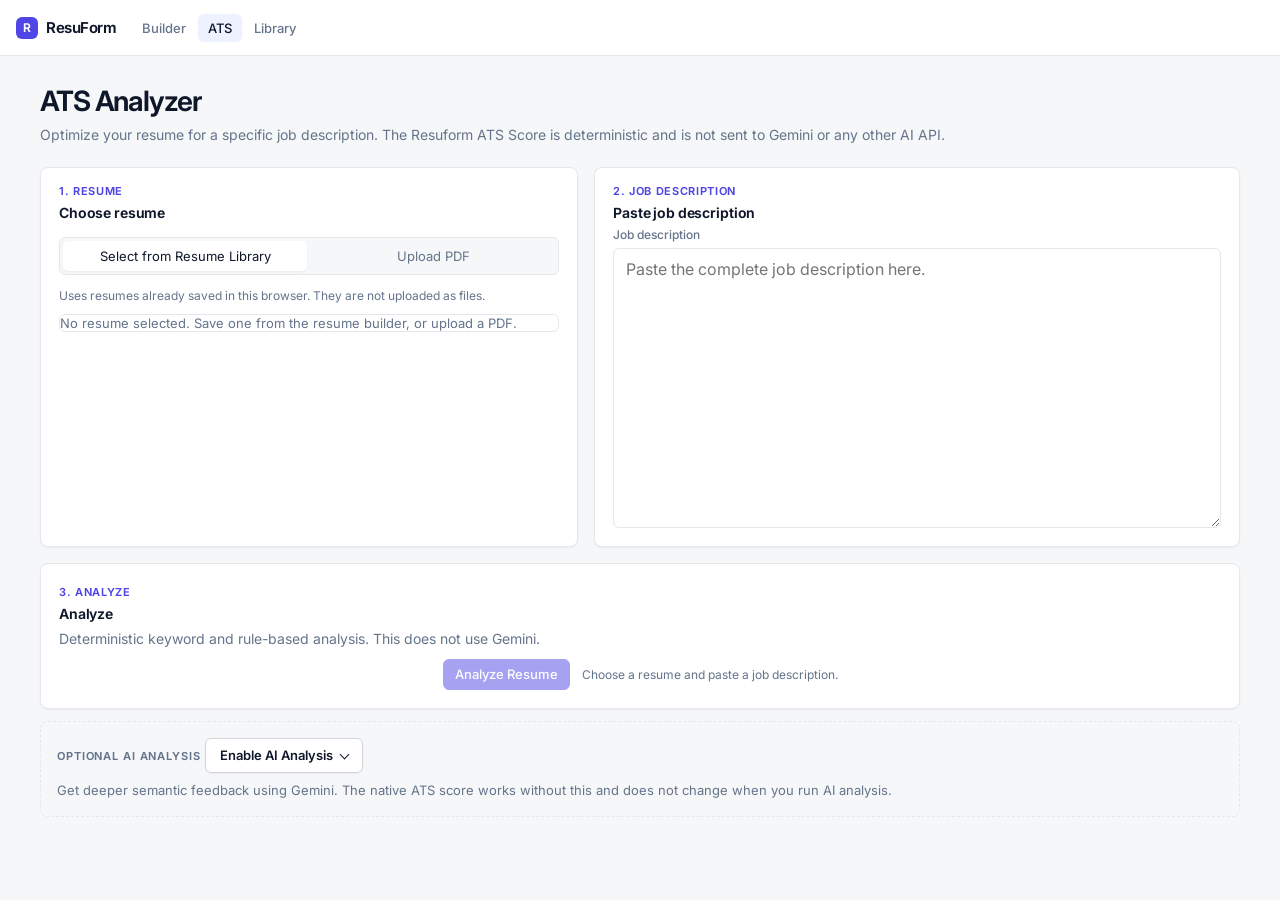
==== commit c9f04ffd: "Collapse builder sections and lay out ATS as a two-column desktop flow. Co-authored-by: Cursor <curs" ====
--- a/ats.html
+++ b/ats.html
@@ -12,7 +12,7 @@
       href="https://fonts.googleapis.com/css2?family=Inter:wght@400;500;600;700&family=IBM+Plex+Mono:wght@400;500&family=Source+Serif+4:ital,opsz,wght@0,8..60,400;0,8..60,600;0,8..60,650;1,8..60,400&display=swap"
       rel="stylesheet"
     />
-    <link rel="stylesheet" href="/static/styles.css?v=20260818c" />
+    <link rel="stylesheet" href="/static/styles.css?v=20260818e" />
   </head>
   <body class="ats-body">
     <div class="app ats-app">
@@ -35,9 +35,9 @@
             <p>Optimize your resume for a specific job description. The Resuform ATS Score is deterministic and is not sent to Gemini or any other AI API.</p>
           </div>
 
-          <div class="step-list">
-            <div class="ats-card">
-              <span class="step">Step 1</span>
+          <div class="ats-setup">
+            <div class="ats-card">
+              <span class="step">1. Resume</span>
               <h2>Choose resume</h2>
               <div class="ats-source-tabs" role="tablist">
                 <button type="button" class="active" data-source="library">Select from Resume Library</button>
@@ -57,26 +57,30 @@
             </div>
 
             <div class="ats-card">
-              <span class="step">Step 2</span>
+              <span class="step">2. Job description</span>
               <h2>Paste job description</h2>
               <label class="ats-label" for="ats-jd">Job description</label>
               <textarea id="ats-jd" rows="12" placeholder="Paste the complete job description here."></textarea>
             </div>
-
-            <div class="ats-card">
-              <span class="step">Step 3</span>
-              <h2>Analyze</h2>
-              <p class="ats-lead">Deterministic keyword and rule-based analysis. This does not use Gemini.</p>
-              <div class="ats-actions">
-                <button class="btn-primary" id="ats-analyze" type="button" disabled>Analyze Resume</button>
-                <p class="status" id="ats-status">Choose a resume and paste a job description.</p>
-              </div>
-            </div>
-
-            <div class="ats-card ats-ai" id="ats-ai">
-              <span class="step">Optional</span>
-              <h2>AI analysis</h2>
-              <p class="ats-lead">Get deeper semantic feedback using Gemini. This is optional. The native ATS analysis works without it, and it does not change the Resuform ATS Score.</p>
+          </div>
+
+          <div class="ats-card ats-analyze-card">
+            <span class="step">3. Analyze</span>
+            <h2>Analyze</h2>
+            <p class="ats-lead">Deterministic keyword and rule-based analysis. This does not use Gemini.</p>
+            <div class="ats-actions">
+              <button class="btn-primary" id="ats-analyze" type="button" disabled>Analyze Resume</button>
+              <p class="status" id="ats-status">Choose a resume and paste a job description.</p>
+            </div>
+          </div>
+
+          <details class="ats-ai-panel" id="ats-ai">
+            <summary>
+              <span class="ats-kicker">Optional AI analysis</span>
+              <span class="ats-ai-enable">Enable AI Analysis</span>
+              <em>Get deeper semantic feedback using Gemini. The native ATS score works without this and does not change when you run AI analysis.</em>
+            </summary>
+            <div class="ats-ai-body">
               <p class="hint ats-hint">
                 Use your own Gemini API key. You can get a free key from
                 <a href="https://aistudio.google.com/apikey" target="_blank" rel="noopener noreferrer">Google AI Studio</a>.
@@ -99,55 +103,7 @@
                 <p class="status" id="ats-gemini-status">Gemini is not run automatically.</p>
               </div>
             </div>
-          </div>
-
-          <div id="ats-ai-results" hidden>
-            <p class="ats-kicker">Optional AI Match Analysis</p>
-            <div class="score-hero" id="ats-ai-score-hero" data-tone="neutral">
-              <div class="score-ring" aria-hidden="true">
-                <svg viewBox="0 0 120 120">
-                  <circle class="score-track" cx="60" cy="60" r="52" />
-                  <circle class="score-value" id="ats-ai-score-ring" cx="60" cy="60" r="52" />
-                </svg>
-                <div class="score-label">
-                  <strong id="ats-ai-score-num">—</strong>
-                  <span>/ 100</span>
-                </div>
-              </div>
-              <div class="score-copy">
-                <h1>Overall alignment</h1>
-                <p class="score-band" id="ats-ai-score-band"></p>
-                <p class="ats-disclaimer" id="ats-ai-disclaimer"></p>
-              </div>
-            </div>
-            <div class="ats-bars" id="ats-ai-bars"></div>
-            <div class="ats-split">
-              <div class="ats-card" id="ats-ai-strengths"></div>
-              <div class="ats-card" id="ats-ai-gaps"></div>
-            </div>
-            <div class="ats-card" id="ats-ai-semantic"></div>
-            <div class="ats-card" id="ats-ai-experience-gaps"></div>
-            <div class="ats-card" id="ats-ai-improvements"></div>
-            <div class="ats-card">
-              <h2>Requirement analysis</h2>
-              <div class="table-wrap">
-                <table class="ats-table" id="ats-ai-req-table">
-                  <thead>
-                    <tr>
-                      <th>Requirement</th>
-                      <th>Importance</th>
-                      <th>Status</th>
-                      <th>Evidence type</th>
-                      <th>Reason</th>
-                      <th>Resume evidence</th>
-                    </tr>
-                  </thead>
-                  <tbody></tbody>
-                </table>
-              </div>
-              <p class="ats-evidence-legend">Matched needs a job or project description. A skills-list mention is marked Claimed — no supporting evidence, not Partially matched.</p>
-            </div>
-          </div>
+          </details>
         </section>
 
         <section class="ats-panel" id="ats-results" hidden>
@@ -216,8 +172,56 @@
             <a class="btn" href="/">Return to resume builder</a>
           </div>
         </section>
+
+        <div class="ats-panel" id="ats-ai-results" hidden>
+          <p class="ats-kicker">Optional AI Match Analysis</p>
+          <div class="score-hero" id="ats-ai-score-hero" data-tone="neutral">
+            <div class="score-ring" aria-hidden="true">
+              <svg viewBox="0 0 120 120">
+                <circle class="score-track" cx="60" cy="60" r="52" />
+                <circle class="score-value" id="ats-ai-score-ring" cx="60" cy="60" r="52" />
+              </svg>
+              <div class="score-label">
+                <strong id="ats-ai-score-num">—</strong>
+                <span>/ 100</span>
+              </div>
+            </div>
+            <div class="score-copy">
+              <h1>Overall alignment</h1>
+              <p class="score-band" id="ats-ai-score-band"></p>
+              <p class="ats-disclaimer" id="ats-ai-disclaimer"></p>
+            </div>
+          </div>
+          <div class="ats-bars" id="ats-ai-bars"></div>
+          <div class="ats-split">
+            <div class="ats-card" id="ats-ai-strengths"></div>
+            <div class="ats-card" id="ats-ai-gaps"></div>
+          </div>
+          <div class="ats-card" id="ats-ai-semantic"></div>
+          <div class="ats-card" id="ats-ai-experience-gaps"></div>
+          <div class="ats-card" id="ats-ai-improvements"></div>
+          <div class="ats-card">
+            <h2>Requirement analysis</h2>
+            <div class="table-wrap">
+              <table class="ats-table" id="ats-ai-req-table">
+                <thead>
+                  <tr>
+                    <th>Requirement</th>
+                    <th>Importance</th>
+                    <th>Status</th>
+                    <th>Evidence type</th>
+                    <th>Reason</th>
+                    <th>Resume evidence</th>
+                  </tr>
+                </thead>
+                <tbody></tbody>
+              </table>
+            </div>
+            <p class="ats-evidence-legend">Matched needs a job or project description. A skills-list mention is marked Claimed — no supporting evidence, not Partially matched.</p>
+          </div>
+        </div>
       </main>
     </div>
-    <script type="module" src="/static/ats.js?v=20260818c"></script>
+    <script type="module" src="/static/ats.js?v=20260818d"></script>
   </body>
 </html>
--- a/static/styles.css
+++ b/static/styles.css
@@ -112,7 +112,19 @@
   flex-wrap: wrap;
   align-items: center;
   justify-content: flex-end;
+  gap: 8px;
+}
+.toolbar-field {
+  display: inline-flex;
+  align-items: center;
   gap: 6px;
+  margin: 0;
+  color: var(--ink-soft);
+  font-size: 12px;
+  font-weight: 500;
+}
+.toolbar-field > span {
+  white-space: nowrap;
 }
 
 .btn, .btn-ghost, .btn-primary, select, .layout-pop > summary {
@@ -334,12 +346,11 @@
   min-height: 0;
   align-content: start;
 }
-.fields.open { display: grid; }
+.fields.open { display: grid; gap: 0; }
 
 .field-group {
-  display: grid;
-  gap: 10px;
-  padding: 12px 0 4px;
+  display: block;
+  padding: 0;
   border-bottom: 1px solid var(--line);
 }
 .field-group > summary {
@@ -348,9 +359,18 @@
   align-items: center;
   gap: 8px;
   cursor: pointer;
+  padding: 11px 2px;
+  min-height: 38px;
 }
 .field-group > summary::-webkit-details-marker,
 .field-group > summary::marker { display: none; content: ""; }
+.field-group > summary:hover .field-title,
+.field-group > summary:hover .field-chevron {
+  color: var(--ink);
+}
+.field-group[open] > summary {
+  padding-bottom: 8px;
+}
 .field-title {
   font-size: 12px;
   letter-spacing: 0.04em;
@@ -364,6 +384,36 @@
   flex-wrap: wrap;
   gap: 4px;
   align-items: center;
+}
+.field-group:not([open]) .field-tools { display: none; }
+.field-chevron {
+  width: 16px;
+  height: 16px;
+  flex: 0 0 16px;
+  margin-left: 4px;
+  position: relative;
+  color: var(--ink-soft);
+}
+.field-group:not([open]) .field-chevron { margin-left: auto; }
+.field-chevron::before {
+  content: "";
+  position: absolute;
+  top: 4px;
+  left: 5px;
+  width: 6px;
+  height: 6px;
+  border-right: 1.5px solid currentColor;
+  border-bottom: 1.5px solid currentColor;
+  transform: rotate(-45deg);
+}
+.field-group[open] .field-chevron::before {
+  top: 7px;
+  transform: rotate(225deg);
+}
+.field-body {
+  display: grid;
+  gap: 10px;
+  padding: 0 2px 14px;
 }
 .field-group h3 {
   margin: 0;
@@ -814,9 +864,10 @@
 .ats-app { grid-template-rows: auto 1fr; }
 .ats-main {
   overflow: auto;
-  padding: 28px 20px 64px;
-}
-.ats-panel { max-width: 920px; margin: 0 auto; }
+  padding: 28px 24px 64px;
+}
+.ats-panel { max-width: 1200px; margin: 0 auto; width: 100%; }
+.ats-panel + .ats-panel { margin-top: 28px; }
 .page-head { margin-bottom: 22px; }
 .page-head h1 {
   font-size: 28px;
@@ -829,7 +880,7 @@
   color: var(--ink-soft);
   font-size: 14px;
   line-height: 1.5;
-  max-width: 42em;
+  max-width: none;
 }
 .ats-lead, .ats-disclaimer {
   color: var(--ink-soft);
@@ -837,6 +888,25 @@
   line-height: 1.5;
   max-width: 46em;
   margin: 0 0 8px;
+}
+.ats-setup {
+  display: grid;
+  grid-template-columns: minmax(280px, 1fr) minmax(320px, 1.2fr);
+  gap: 16px;
+  align-items: stretch;
+  margin-bottom: 16px;
+}
+.ats-setup > .ats-card {
+  display: flex;
+  flex-direction: column;
+  min-height: 0;
+}
+.ats-analyze-card {
+  margin-bottom: 12px;
+}
+.ats-analyze-card .ats-actions {
+  justify-content: center;
+  margin-top: 10px;
 }
 .step-list { display: grid; gap: 16px; }
 .ats-grid, .ats-split {
@@ -898,8 +968,9 @@
   list-style: none;
   margin: 0;
   padding: 0;
-  max-height: 280px;
+  max-height: 360px;
   overflow: auto;
+  flex: 1;
 }
 .ats-library-list li {
   border: 1px solid var(--line);
@@ -943,7 +1014,7 @@
   outline: none;
   box-shadow: 0 0 0 3px var(--accent-soft);
 }
-#ats-jd { min-height: 220px; resize: vertical; }
+#ats-jd { min-height: 280px; flex: 1; resize: vertical; }
 .ats-file { display: block; font-size: 13px; }
 .ats-file input { margin-top: 8px; }
 .ats-actions {
@@ -1108,6 +1179,70 @@
 
 .ats-analyze-row { margin-top: 16px; align-items: start; }
 .ats-ai { background: var(--bg); }
+.ats-ai-panel {
+  background: var(--bg);
+  border: 1px dashed var(--line);
+  border-radius: var(--radius);
+  padding: 2px 16px;
+  margin: 0 0 20px;
+}
+.ats-ai-panel > summary {
+  list-style: none;
+  cursor: pointer;
+  padding: 14px 0;
+}
+.ats-ai-panel > summary::-webkit-details-marker,
+.ats-ai-panel > summary::marker { display: none; content: ""; }
+.ats-ai-panel .ats-kicker { margin-bottom: 8px; }
+.ats-ai-enable {
+  display: inline-flex;
+  align-items: center;
+  gap: 8px;
+  border: 1px solid var(--line-strong);
+  background: var(--bg-elev);
+  color: var(--ink);
+  padding: 8px 14px;
+  border-radius: var(--radius-sm);
+  font-size: 13px;
+  font-weight: 600;
+  line-height: 1.3;
+  box-shadow: var(--shadow);
+}
+.ats-ai-enable::after {
+  content: "";
+  width: 6px;
+  height: 6px;
+  border-right: 1.5px solid currentColor;
+  border-bottom: 1.5px solid currentColor;
+  transform: rotate(45deg);
+  margin-top: -2px;
+}
+.ats-ai-panel > summary:hover .ats-ai-enable {
+  background: var(--bg);
+  border-color: var(--accent);
+  color: var(--accent);
+}
+.ats-ai-panel[open] .ats-ai-enable {
+  border-color: var(--accent);
+  color: var(--accent);
+  background: var(--accent-soft);
+}
+.ats-ai-panel[open] .ats-ai-enable::after {
+  transform: rotate(225deg);
+  margin-top: 2px;
+}
+.ats-ai-panel summary em {
+  display: block;
+  margin-top: 8px;
+  font-style: normal;
+  font-size: 13px;
+  color: var(--ink-soft);
+  line-height: 1.45;
+}
+.ats-ai-body {
+  max-width: 520px;
+  padding: 0 0 16px;
+}
 .ats-key-row {
   display: flex;
   gap: 8px;
@@ -1179,13 +1314,16 @@
   }
   .preview { min-height: 72vh; }
   .grid-2 { grid-template-columns: 1fr; }
-  .ats-grid, .ats-split, .score-hero, .ats-score-hero {
+  .ats-grid, .ats-split, .score-hero, .ats-score-hero, .ats-setup {
     grid-template-columns: 1fr;
     display: grid;
   }
+  .ats-setup > .ats-card { min-height: 0; }
+  #ats-jd { min-height: 180px; }
+  .ats-library-list { max-height: 240px; }
   .brand span, .hide-sm { display: none; }
   .topbar { flex-wrap: wrap; padding: 8px 12px; }
-  .top-actions { width: 100%; margin-left: 0; }
+  .top-actions { width: 100%; margin-left: 0; justify-content: flex-start; }
 }
 @media (max-width: 390px) {
   .nav-link { padding: 6px 8px; }
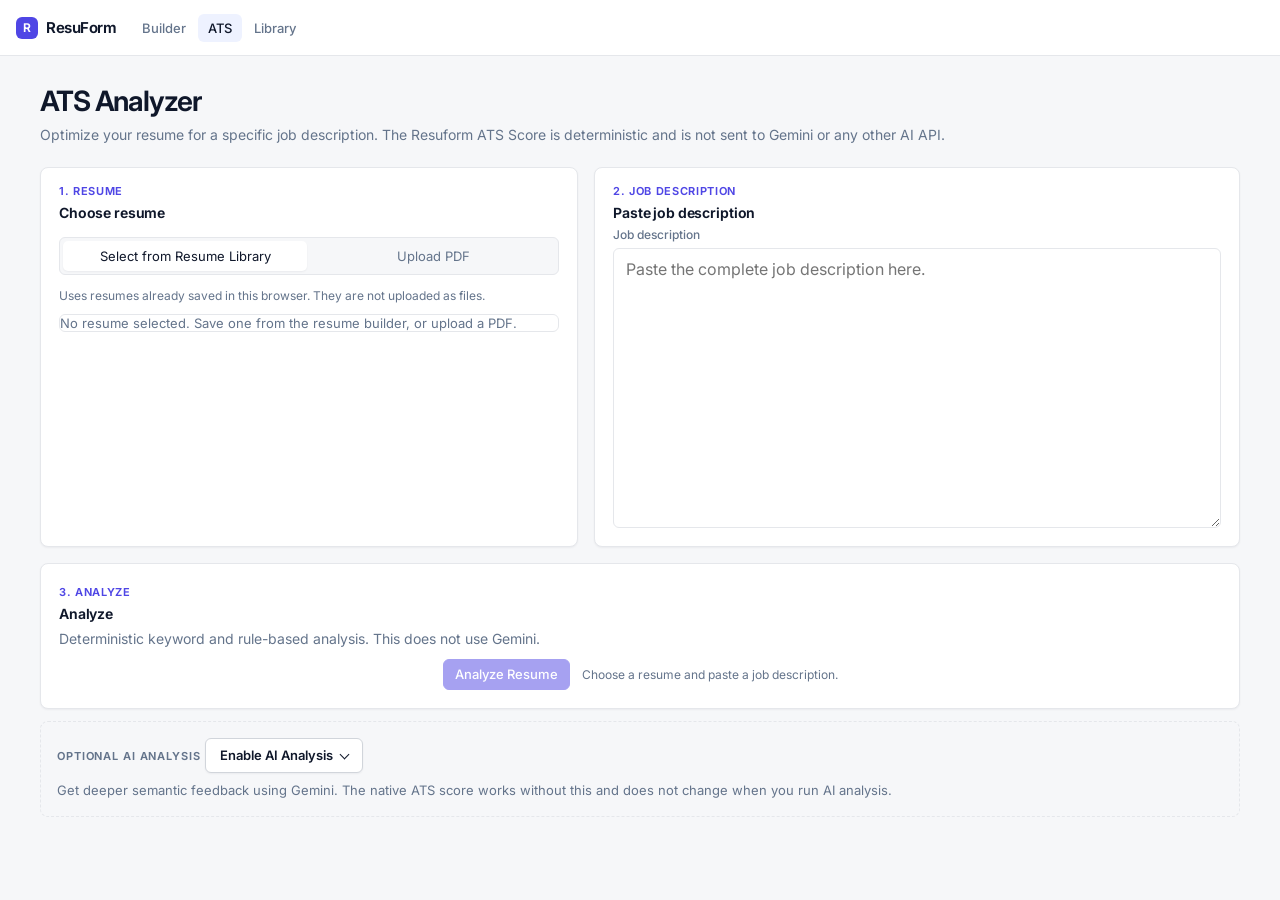
==== commit 6124b2a3: "Keep PDF margins on every page and avoid splitting projects across page breaks. Co-authored-by: Curs" ====
--- a/ats.html
+++ b/ats.html
@@ -12,7 +12,7 @@
       href="https://fonts.googleapis.com/css2?family=Inter:wght@400;500;600;700&family=IBM+Plex+Mono:wght@400;500&family=Source+Serif+4:ital,opsz,wght@0,8..60,400;0,8..60,600;0,8..60,650;1,8..60,400&display=swap"
       rel="stylesheet"
     />
-    <link rel="stylesheet" href="/static/styles.css?v=20260818e" />
+    <link rel="stylesheet" href="/static/styles.css?v=20260823b" />
   </head>
   <body class="ats-body">
     <div class="app ats-app">
@@ -222,6 +222,6 @@
         </div>
       </main>
     </div>
-    <script type="module" src="/static/ats.js?v=20260818d"></script>
+    <script type="module" src="/static/ats.js?v=20260819a"></script>
   </body>
 </html>
--- a/static/styles.css
+++ b/static/styles.css
@@ -170,7 +170,7 @@
   top: calc(100% + 6px);
   right: 0;
   z-index: 15;
-  width: 260px;
+  width: 280px;
   padding: 12px;
   background: var(--bg-elev);
   border: 1px solid var(--line);
@@ -185,6 +185,13 @@
   color: var(--ink-soft);
   font-weight: 600;
 }
+.layout-size {
+  display: grid;
+  grid-template-columns: 1fr 1fr;
+  gap: 8px;
+  margin-bottom: 12px;
+}
+.layout-size label { display: grid; gap: 4px; }
 .layout-margins {
   display: grid;
   grid-template-columns: 1fr 1fr 1fr;
@@ -262,9 +269,24 @@
 .editor-tabs, .preview-tabs {
   display: flex;
   gap: 0;
+  align-items: center;
   padding: 0 8px;
   border-bottom: 1px solid var(--line);
   background: var(--bg-elev);
+}
+.add-section-field {
+  margin-left: auto;
+  display: none;
+  align-items: center;
+  gap: 6px;
+  padding: 6px 4px 6px 8px;
+  color: var(--ink-soft);
+  font-size: 12px;
+  font-weight: 500;
+}
+.editor.fields-mode .add-section-field { display: inline-flex; }
+.add-section-field select {
+  min-width: 148px;
 }
 .editor-tabs button, .preview-tabs button {
   background: transparent;
@@ -369,14 +391,16 @@
   color: var(--ink);
 }
 .field-group[open] > summary {
-  padding-bottom: 8px;
+  padding-bottom: 10px;
+  margin-bottom: 2px;
+  border-bottom: 1px solid var(--line-strong);
 }
 .field-title {
-  font-size: 12px;
-  letter-spacing: 0.04em;
+  font-size: 13px;
+  letter-spacing: 0.08em;
   text-transform: uppercase;
-  color: var(--ink-soft);
-  font-weight: 650;
+  color: var(--ink);
+  font-weight: 700;
 }
 .field-tools {
   margin-left: auto;
@@ -507,13 +531,24 @@
   margin-top: 1px;
 }
 .card-head button {
-  background: none;
-  border: 0;
-  color: var(--ink-soft);
-  font-size: 12px;
-  padding: 2px 4px;
-}
-.card-head button:hover { color: var(--bad); }
+  background: var(--bg-elev);
+  border: 1px solid var(--line);
+  color: var(--ink-soft);
+  font-size: 11px;
+  font-weight: 500;
+  padding: 3px 7px;
+  border-radius: 5px;
+}
+.card-head button:hover { color: var(--ink); background: var(--bg); }
+.card-head button[data-remove]:hover { color: var(--bad); border-color: var(--bad); }
+.card-head button:disabled { opacity: 0.35; cursor: not-allowed; }
+.item-tools {
+  display: inline-flex;
+  flex-wrap: wrap;
+  justify-content: flex-end;
+  gap: 4px;
+  max-width: 100%;
+}
 
 .preview {
   display: flex;
@@ -609,7 +644,6 @@
   background: var(--page);
   line-height: 1.25;
 }
-.resume-page.a4 { width: 210mm; min-height: 297mm; }
 .resume-page.compact { font-size: 10pt; }
 .resume-page header.masthead,
 .resume-page .masthead {
@@ -664,11 +698,12 @@
 .resume-page .sep { margin: 0 7px; color: #444; }
 .resume-page a { color: inherit; }
 .resume-page h2 {
-  font-size: 13pt;
+  font-size: 13.5pt;
   font-variant: small-caps;
-  letter-spacing: 0.08em;
-  border-bottom: 1px solid #111;
-  margin: 11px 0 6px;
+  letter-spacing: 0.14em;
+  border-bottom: 1.35px solid #111;
+  margin: 16px 0 10px;
+  padding-bottom: 3px;
   font-weight: 700;
 }
 .resume-page.modern h2 {
@@ -677,6 +712,12 @@
 }
 .resume-page .row { display: flex; justify-content: space-between; gap: 12px; }
 .resume-page .muted { font-size: 10.5pt; margin-top: 1px; }
+.resume-page article,
+.resume-page section,
+.resume-page h2 {
+  break-inside: avoid;
+  page-break-inside: avoid;
+}
 .resume-page article { margin-bottom: 7px; }
 .resume-page ul { margin: 3px 0 0 18px; padding: 0; }
 .resume-page li { margin: 1px 0; }
